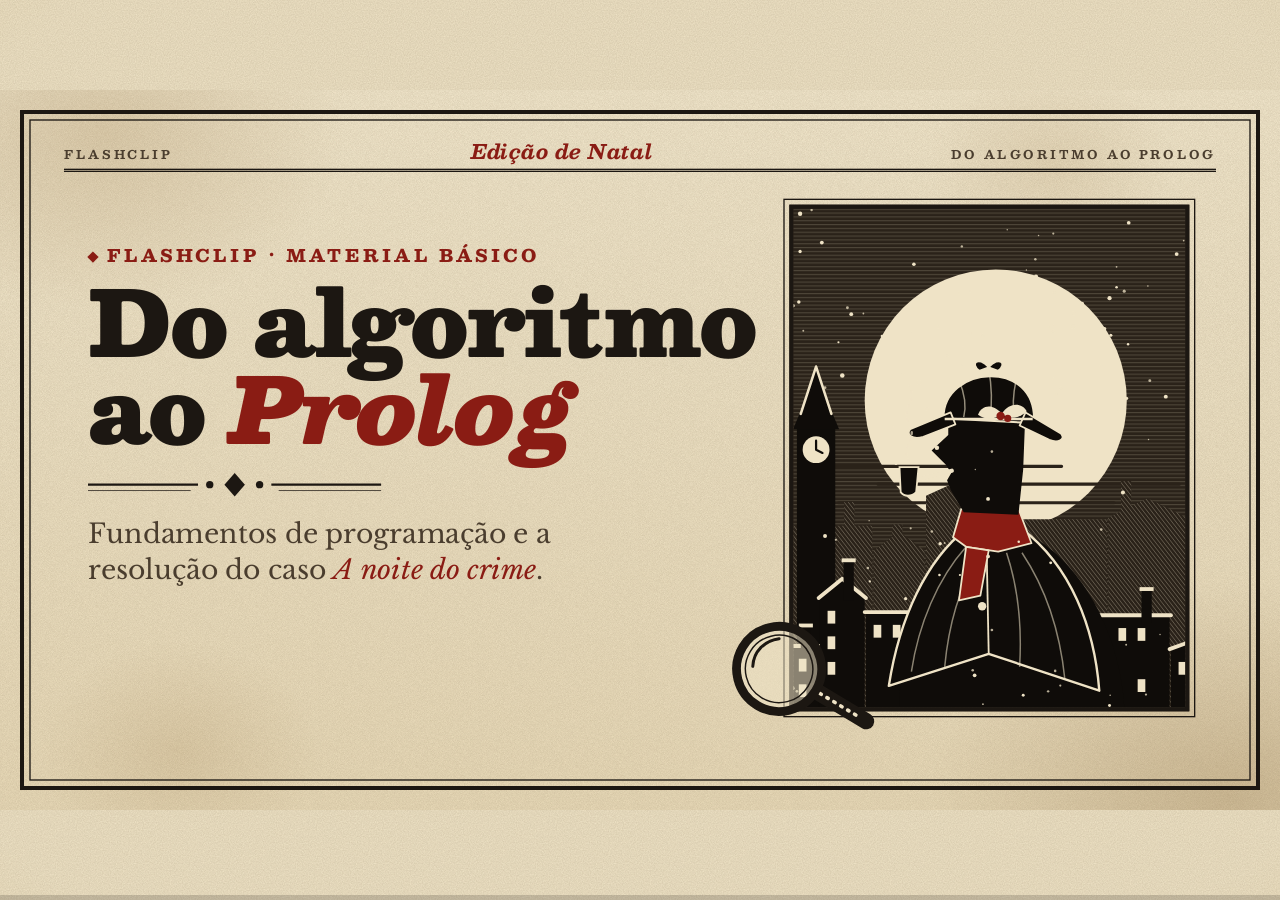
==== index.html @ 29c89e2c "Apresentação FlashClip: do algoritmo ao Prolog, no tema Sherlock Holmes no Natal" ====
<!doctype html>
<html lang="pt-BR">
<head>
<meta charset="utf-8">
<meta name="viewport" content="width=device-width, initial-scale=1">
<title>FlashClip: do algoritmo ao Prolog</title>
<meta name="description" content="Minicurso FlashClip: fundamentos de programação e Prolog, com o caso A noite do crime.">
<link rel="stylesheet" href="css/fontes.css">
<link rel="stylesheet" href="css/tema.css">
<link rel="stylesheet" href="css/slides.css">
<link rel="stylesheet" href="css/organizar.css">
</head>
<body>

<div id="mundo" class="mundo" data-lugar="rua" aria-hidden="true"></div>

<main id="palco" class="palco" aria-label="Apresentação"></main>

<nav id="barra" class="barra" aria-label="Controles da apresentação">
  <div class="barra__grupo">
    <button type="button" id="b-organizar" title="Organizar a ordem dos slides (O)">Organizar</button>
    <button type="button" id="b-controle" title="Passar os slides pelo celular (C)">Celular</button>
    <a id="b-quiz" href="quiz.html" title="Abrir o quiz (opcional)">Quiz</a>
    <button type="button" id="b-cheia" title="Tela cheia (F)">Tela cheia</button>
    <button type="button" id="b-ajuda" title="Atalhos (?)">Atalhos</button>
  </div>
  <div class="barra__grupo">
    <button type="button" id="b-voltar" aria-label="Voltar">&#9664;</button>
    <span id="contador" class="barra__conta" aria-live="polite">1 / 1</span>
    <button type="button" id="b-avancar" aria-label="Avançar">&#9654;</button>
  </div>
</nav>
<div id="progresso" class="progresso" aria-hidden="true"><i></i></div>

<section id="organizar" class="org" hidden aria-label="Organizar a ordem dos slides">
  <header class="org__topo">
    <div>
      <h2>Quadro do caso: organize os slides</h2>
      <p class="org__dica">Arraste uma miniatura, ou use as setas para escolher, <kbd>Espaço</kbd> para pegar e soltar e <kbd>Enter</kbd> para abrir. <kbd>Alt</kbd> + setas move direto. <kbd>Esc</kbd> fecha.</p>
    </div>
    <div class="org__botoes">
      <span id="org-estado" class="org__estado"></span>
      <button type="button" id="org-desfazer">Desfazer</button>
      <button type="button" id="org-original">Voltar à ordem original</button>
      <button type="button" id="org-fechar" class="org__fechar">Fechar</button>
    </div>
  </header>
  <div id="org-rolo" class="org__rolo">
    <ol id="org-lista" class="org__lista"></ol>
  </div>
  <p id="org-vivo" class="so-leitor" aria-live="assertive"></p>
</section>

<div id="ajuda" class="ajuda" hidden role="dialog" aria-modal="true" aria-labelledby="ajuda-t">
  <div class="ajuda__caixa">
    <h2 id="ajuda-t">Atalhos</h2>
    <dl>
      <dt><kbd>&rarr;</kbd> <kbd>Espaço</kbd> <kbd>Page Down</kbd></dt><dd>Avançar (primeiro as etapas do slide, depois o próximo slide)</dd>
      <dt><kbd>&larr;</kbd> <kbd>Page Up</kbd></dt><dd>Voltar</dd>
      <dt><kbd>Home</kbd> <kbd>End</kbd></dt><dd>Primeiro e último slide</dd>
      <dt><kbd>O</kbd></dt><dd>Organizar a ordem dos slides</dd>
      <dt><kbd>C</kbd></dt><dd>Passar os slides pelo celular (mostra um QR code)</dd>
      <dt><kbd>F</kbd></dt><dd>Tela cheia</dd>
      <dt><kbd>?</kbd></dt><dd>Abrir e fechar esta ajuda</dd>
    </dl>
    <p>A ordem que você escolher fica guardada neste navegador. O quiz é opcional: só abre pelo botão Quiz.</p>
    <button type="button" id="ajuda-fechar">Fechar</button>
  </div>
</div>

<div id="controle" class="ajuda" hidden role="dialog" aria-modal="true" aria-labelledby="controle-t">
  <div class="ajuda__caixa controle">
    <h2 id="controle-t">Passar os slides pelo celular</h2>
    <p>Aponte a câmera do celular para o código. A página que abrir tem os botões de avançar e voltar. Pode fechar este quadro: o celular continua ligado.</p>
    <div id="controle-qr" class="controle__qr" aria-label="QR code do controle"></div>
    <p id="controle-url" class="controle__url"></p>
    <p id="controle-estado" class="controle__estado" role="status">Ligando…</p>
    <div id="controle-aviso" class="controle__aviso" hidden>
      <p><b>O celular ainda não alcança esta página:</b> ela está aberta só neste computador. Publique a pasta e cole aqui o endereço público dela:</p>
      <form id="controle-form"><input id="controle-campo" type="url" inputmode="url" placeholder="https://…" aria-label="Endereço público da pasta da apresentação"><button type="submit">Usar</button></form>
    </div>
    <div class="controle__botoes">
      <button type="button" id="controle-desligar" class="secundario">Desligar o controle</button>
      <button type="button" id="controle-fechar">Fechar</button>
    </div>
  </div>
</div>

<script src="vendor/qrcode.js"></script>
<script src="js/arte.js"></script>
<script src="js/base.js"></script>
<script src="js/slides-1-fundamentos.js"></script>
<script src="js/slides-2-prolog.js"></script>
<script src="js/slides-3-caso-e-regras.js"></script>
<script src="js/slides-4-consultas-e-desfecho.js"></script>
<script src="js/deck.js"></script>
<script src="js/controle-apresentador.js"></script>
</body>
</html>
---- css/fontes.css ----
/* Fontes da apresentação — todas locais (../fontes/), licença SIL OFL 1.1.
   Procedência e licenças: fontes/PROCEDENCIA.txt e fontes/OFL-*.txt

   Título      Besley              variável, peso 400–900, romano e itálico
   Texto       Libre Baskerville   variável, peso 400–700, romano e itálico
   Código      IBM Plex Mono       500 e 700, itálico 500 (sem ligaduras no arquivo)
   Manuscrita  Charm               400 e 700 */

/* ---------- Título: Besley ---------- */
@font-face {
  font-family: "Besley";
  src: url("../fontes/besley-vf.woff2") format("woff2");
  font-weight: 400 900;
  font-style: normal;
  font-display: swap;
}
@font-face {
  font-family: "Besley";
  src: url("../fontes/besley-italico-vf.woff2") format("woff2");
  font-weight: 400 900;
  font-style: italic;
  font-display: swap;
}

/* ---------- Texto: Libre Baskerville ---------- */
@font-face {
  font-family: "Libre Baskerville";
  src: url("../fontes/libre-baskerville-vf.woff2") format("woff2");
  font-weight: 400 700;
  font-style: normal;
  font-display: swap;
}
@font-face {
  font-family: "Libre Baskerville";
  src: url("../fontes/libre-baskerville-italico-vf.woff2") format("woff2");
  font-weight: 400 700;
  font-style: italic;
  font-display: swap;
}

/* ---------- Código: IBM Plex Mono ----------
   O peso de base é o 500 (traço mais firme no projetor). Quem pedir
   font-weight 400 recebe o 500: é a regra de escolha de peso do navegador. */
@font-face {
  font-family: "IBM Plex Mono";
  src: url("../fontes/ibm-plex-mono-500.woff2") format("woff2");
  font-weight: 500;
  font-style: normal;
  font-display: swap;
}
@font-face {
  font-family: "IBM Plex Mono";
  src: url("../fontes/ibm-plex-mono-500-italico.woff2") format("woff2");
  font-weight: 500;
  font-style: italic;
  font-display: swap;
}
@font-face {
  font-family: "IBM Plex Mono";
  src: url("../fontes/ibm-plex-mono-700.woff2") format("woff2");
  font-weight: 700;
  font-style: normal;
  font-display: swap;
}

/* ---------- Manuscrita: Charm ---------- */
@font-face {
  font-family: "Charm";
  src: url("../fontes/charm-400.woff2") format("woff2");
  font-weight: 400;
  font-style: normal;
  font-display: swap;
}
@font-face {
  font-family: "Charm";
  src: url("../fontes/charm-700.woff2") format("woff2");
  font-weight: 700;
  font-style: normal;
  font-display: swap;
}

:root {
  --f-titulo: "Besley", "Superclarendon", "Clarendon", "Rockwell", Georgia, "Times New Roman", serif;
  --f-texto: "Libre Baskerville", "Baskerville", "Baskerville Old Face", Georgia, "Times New Roman", serif;
  --f-mono: "IBM Plex Mono", ui-monospace, "SF Mono", Menlo, Monaco, Consolas, "Courier New", monospace;
  --f-manuscrita: "Charm", "Bradley Hand", "Noteworthy", "Segoe Print", cursive;
}
---- css/tema.css ----
/* Tema: Sherlock Holmes no Natal, como impresso de época. Cada slide é uma página de revista
   vitoriana (Londres, década de 1890): papel envelhecido, tinta preta, um vermelho de lacre,
   fios duplos, tipografia de cartaz e gravuras a traço. Palco fixo de 1920x1080, escalado. */

:root {
  --papel: #efe3c6;
  --papel-claro: #f8f0db;
  --papel-2: #e6d7b2;
  --papel-3: #cdb98c;
  --tinta: #1c1712;
  --tinta-2: #4a3d2e;
  --tinta-3: #77654b;
  --lacre: #8a1c14;
  --lacre-2: #b03a2e;
  --lacre-escuro: #6d140e;
  --latao: #a67c2e;
  --latao-2: #e8cf8a;
  --latao-escuro: #6f5219;
  --azevinho: #2f4a34;
  --azevinho-2: #3f6246;
  --azul-tinta: #1c1712;
  --ardosia: #23261f;
  --madeira: #5a4226;
  --noite-800: var(--ardosia);
  --noite-900: #17120d;
  --noite-950: #100c08;
  --sai: cubic-bezier(.16, .84, .3, 1);
  --entra: cubic-bezier(.5, 0, .9, .4);
  --mola: cubic-bezier(.3, 1.45, .5, 1);
  --fio: 5px double var(--tinta);
  --grao: url("data:image/svg+xml,%3Csvg xmlns='http://www.w3.org/2000/svg' width='240' height='240'%3E%3Cfilter id='n'%3E%3CfeTurbulence type='fractalNoise' baseFrequency='.85' numOctaves='3' seed='11'/%3E%3CfeColorMatrix values='0 0 0 0 .2 0 0 0 0 .15 0 0 0 0 .08 0 0 0 .55 0'/%3E%3C/filter%3E%3Crect width='240' height='240' filter='url(%23n)' opacity='.42'/%3E%3C/svg%3E");
  --manchas: radial-gradient(520px 380px at 8% 6%, rgba(140, 104, 52, .2), transparent 70%), radial-gradient(640px 460px at 96% 98%, rgba(120, 86, 40, .24), transparent 70%), radial-gradient(260px 200px at 82% 10%, rgba(140, 104, 52, .12), transparent 70%), radial-gradient(300px 240px at 14% 92%, rgba(140, 104, 52, .14), transparent 70%);
}

*, *::before, *::after { box-sizing: border-box; }
html, body { height: 100%; margin: 0; overflow: hidden; background: var(--papel-2); }
body { font-family: var(--f-texto); color: var(--tinta); -webkit-font-smoothing: antialiased; text-rendering: optimizeLegibility; }
body.ocioso { cursor: none; }
button, a { font: inherit; }
.so-leitor { position: absolute; width: 1px; height: 1px; overflow: hidden; clip-path: inset(50%); white-space: nowrap; }
svg.i { display: block; width: 100%; height: 100%; overflow: visible; }

/* ---------- fundo: a mesma folha de papel, para a tela inteira ---------- */
.mundo { position: fixed; inset: 0; background: var(--grao), radial-gradient(120% 120% at 50% 50%, var(--papel) 55%, #dcc99c 100%); transition: filter .22s; }

/* ---------- palco e troca de slides ---------- */
.palco { position: fixed; left: 50%; top: 50%; width: 1920px; height: 1080px; margin: -540px 0 0 -960px; transform: scale(var(--escala, 1)); transform-origin: 50% 50%; z-index: 2; }
.slide { position: absolute; inset: 0; visibility: hidden; opacity: 0; pointer-events: none; color: var(--tinta);
  background: var(--manchas), var(--grao), linear-gradient(180deg, #f3e8cd, var(--papel) 40%, #eadbb9); }
.slide.ativa { visibility: visible; opacity: 1; pointer-events: auto; }
.slide.saindo { visibility: visible; animation: sai .28s var(--entra) both; }
.slide--folha.entrando { animation: vira-folha .6s var(--sai) both; transform-origin: 0 50%; }
.slide--cena.entrando { animation: lanterna 1s var(--sai) both; }
@keyframes sai { from { opacity: 1; } to { opacity: 0; } }
/* página que se assenta, como folha virada */
@keyframes vira-folha { from { opacity: 0; transform: perspective(2400px) rotateY(calc(var(--dir, 1) * -14deg)) translateX(calc(var(--dir, 1) * 40px)); } to { opacity: 1; transform: none; } }
/* abertura em círculo, como a lanterna mágica das projeções da época */
@keyframes lanterna { from { clip-path: circle(0% at 50% 54%); filter: sepia(1) brightness(1.15); } 60% { filter: sepia(.4); } to { clip-path: circle(82% at 50% 54%); filter: none; } }
.entrando [data-e] { animation: imprime .55s var(--sai) both; animation-delay: calc(.2s + var(--i, 0) * .07s); }
/* a tinta "pega" no papel: nitidez e peso chegam juntos */
@keyframes imprime { from { opacity: 0; transform: translateY(10px); filter: blur(4px); } to { opacity: 1; transform: none; filter: none; } }

[data-passo] { opacity: 0; transform: translateY(12px); transition: opacity .4s var(--sai), transform .5s var(--sai); }
[data-passo].visto { opacity: 1; transform: none; }

/* ---------- página (folha) ---------- */
.folha, .cena { position: absolute; inset: 30px; border: 6px solid var(--tinta); outline: 2px solid var(--tinta); outline-offset: -16px; }
.folha { padding: 44px 100px 0; display: flex; flex-direction: column; }
.cab { display: flex; justify-content: space-between; align-items: center; min-height: 62px; padding-bottom: 12px; border-bottom: var(--fio); }
.kicker { margin: 0; font: 800 23px/1.2 var(--f-titulo); letter-spacing: .2em; text-transform: uppercase; color: var(--lacre); }
.kicker::before { content: ""; display: inline-block; width: 12px; height: 12px; margin-right: 16px; background: currentColor; transform: rotate(45deg) translateY(-2px); }
.titulo { position: relative; margin: 22px 0 0; padding-bottom: 34px; font: 900 76px/1.04 var(--f-titulo); letter-spacing: -.012em; text-wrap: balance; }
.titulo::after { content: ""; position: absolute; left: 0; bottom: 0; width: 230px; height: 9px; border-top: 5px solid var(--tinta); border-bottom: 2px solid var(--tinta); }
.titulo--longo { font-size: 60px; }
.corpo { flex: 1; min-height: 0; display: flex; flex-direction: column; justify-content: center; gap: 26px; padding: 18px 0 18px; font-size: 36px; line-height: 1.4; }
.corpo p, .corpo ol, .corpo ul, .corpo figure, .corpo blockquote, .corpo dl { margin: 0; }
.corpo ol, .corpo ul { list-style: none; padding: 0; }
.corpo b, .corpo strong { font-weight: 700; }
.lead { font-size: 47px; line-height: 1.24; text-wrap: pretty; }
.lead b { color: var(--lacre); }
.lead--menor { font-size: 40px; }
.pe { height: 62px; flex: none; display: flex; justify-content: space-between; align-items: center; border-top: 2px solid var(--tinta); font: 700 17px/1 var(--f-titulo); letter-spacing: .2em; text-transform: uppercase; color: var(--tinta-2); }
.pe__enfeite { width: 62px; height: 44px; }
.pe__num { min-width: 84px; text-align: right; font: 800 24px/1 var(--f-titulo); letter-spacing: .04em; font-variant-numeric: tabular-nums; color: var(--tinta); }
.pe__num::before { content: "pág. "; font: italic 400 19px/1 var(--f-texto); letter-spacing: 0; text-transform: none; }
.pe__marca { min-width: 84px; }

/* selos do material: carimbos de borracha */
.selo { flex: none; display: inline-block; font: 800 20px/1 var(--f-titulo); letter-spacing: .18em; text-transform: uppercase; padding: 12px 18px 10px; border: 5px double currentColor; transform: rotate(-2.4deg); opacity: .92; }
.selo--aula { color: var(--azevinho); }
.selo--caso { color: var(--lacre); }

/* aviso em caixa, como os anúncios de jornal */
.nota { padding: 16px 26px 16px 22px; background: rgba(205, 185, 140, .35); border: 2px solid var(--tinta); border-left-width: 12px; font-size: 32px; line-height: 1.36; }
.nota__r { display: inline-block; font: 800 19px/1 var(--f-titulo); letter-spacing: .17em; text-transform: uppercase; color: var(--papel-claro); background: var(--tinta); padding: 8px 12px 6px; margin-right: .7em; vertical-align: .16em; }

/* grades e caixas */
.grade { display: grid; gap: 26px; }
.g1 { grid-template-columns: 1fr; } .g2 { grid-template-columns: 1fr 1fr; } .g3 { grid-template-columns: repeat(3, 1fr); }
.g4 { grid-template-columns: repeat(4, 1fr); } .g5 { grid-template-columns: repeat(5, 1fr); }
.estreita { max-width: 1050px; }
.cartao { position: relative; padding: 22px 28px 24px; background: rgba(250, 243, 224, .55); border: var(--fio); font-size: 31px; line-height: 1.36; }
.cartao--forte { border-color: var(--lacre); }
.cartao h3 { margin: 0 0 8px; font: 800 40px/1.1 var(--f-titulo); }
.cartao h3 em, .lead em { font-style: italic; color: var(--lacre); }
.sub { margin: 0 0 8px !important; font: 800 19px/1.25 var(--f-titulo); letter-spacing: .18em; text-transform: uppercase; color: var(--lacre); }
.rotulo { font: 800 20px/1.2 var(--f-titulo); letter-spacing: .18em; text-transform: uppercase; color: var(--tinta-2); }
.num { display: grid; place-items: center; flex: none; width: 56px; height: 56px; border-radius: 50%; background: var(--tinta); color: var(--papel-claro); font: 800 30px/1 var(--f-titulo); box-shadow: 0 0 0 3px var(--papel), 0 0 0 5px var(--tinta); }
.cartao > .num { margin: 4px 0 16px 4px; }
.lado { display: grid; grid-template-columns: 1fr 1fr; gap: 54px; align-items: center; }
.lado.topo { align-items: start; }
.lado--38 { grid-template-columns: 36fr 64fr; } .lado--40 { grid-template-columns: 40fr 60fr; } .lado--45 { grid-template-columns: 44fr 56fr; }
.lado--50 { grid-template-columns: 1fr 1fr; } .lado--55 { grid-template-columns: 55fr 45fr; } .lado--60 { grid-template-columns: 62fr 38fr; }
.lado--62 { grid-template-columns: 62fr 38fr; } .lado--70 { grid-template-columns: 72fr 28fr; }
.pilha { display: flex; flex-direction: column; gap: 22px; min-width: 0; }
blockquote, .citacao { font-style: italic; color: var(--tinta-2); padding-left: 22px; border-left: 4px double var(--tinta-3); }
.citacao { font-size: 44px; line-height: 1.25; color: var(--tinta); border-left: 8px double var(--lacre); padding-left: 28px; }
.floreio { display: block; width: 440px; height: 44px; color: var(--tinta); }

/* código: tira datilografada sobre papel pautado; consultas: lousa de ardósia com moldura */
.pl { font: 500 .92em/1 var(--f-mono); background: rgba(28, 23, 18, .09); padding: .1em .32em .12em; white-space: nowrap; font-style: normal; }
.pl.simbolo { font-weight: 700; color: var(--lacre); background: rgba(138, 28, 20, .1); }
.t-pred { color: var(--tinta); font-weight: 700; }
.t-var { color: var(--lacre); font-weight: 700; }
.t-op { color: var(--azevinho); font-weight: 700; }
.t-c { color: var(--tinta-3); font-style: italic; }
.t-str { color: var(--azevinho); }
.codigo { position: relative; min-width: 0; background: var(--papel-claro); border: 3px solid var(--tinta); box-shadow: 6px 6px 0 rgba(28, 23, 18, .22); overflow: hidden; }
.codigo pre { margin: 0; padding: 20px 34px; font: 500 38px/1.5 var(--f-mono); white-space: pre; background: repeating-linear-gradient(transparent 0 calc(1.5em - 1px), rgba(119, 101, 75, .32) calc(1.5em - 1px) 1.5em) 0 20px; }
.codigo .ln { display: block; }
.codigo__rotulo { padding: 11px 34px 9px; font: 800 17px/1 var(--f-titulo); letter-spacing: .2em; text-transform: uppercase; background: var(--tinta); color: var(--papel-claro); }
.codigo--grande pre { font-size: 58px; padding: 28px 44px; text-align: center; }
.codigo--medio pre { font-size: 36px; }
.codigo--denso pre { font-size: 30px; padding: 16px 28px; background-position: 0 16px; }
.codigo--caderno pre { padding-left: 62px; }
.codigo--caderno::before { content: ""; position: absolute; left: 42px; top: 0; bottom: 0; width: 2px; background: rgba(138, 28, 20, .55); }
.ln--nova { background: rgba(138, 28, 20, .14); box-shadow: -62px 0 0 rgba(138, 28, 20, .14), 40px 0 0 rgba(138, 28, 20, .14); }
.codigo--terminal { background: var(--ardosia) var(--grao); border: 10px solid var(--madeira); outline: 2px solid var(--tinta); outline-offset: -2px; color: #f1ead6; box-shadow: 6px 6px 0 rgba(28, 23, 18, .22); }
.codigo--terminal pre { background: none; }
.codigo--terminal .t-pred { color: #f1ead6; }
.codigo--terminal .t-var { color: var(--latao-2); }
.codigo--terminal .t-op { color: #b9d8b4; }
.codigo--terminal .codigo__rotulo { background: var(--madeira); color: var(--papel-claro); padding-top: 6px; }
.codigo--resposta { border-color: var(--lacre-escuro); }

/* listas numeradas */
.passos-v { display: flex; flex-direction: column; gap: 22px; }
.passos-v li { display: flex; gap: 24px; align-items: flex-start; padding-left: 5px; }
.passos-v li p { padding-top: 5px; }
.passos-v--compacto { font-size: 31px; gap: 18px; }
.passos-v--compacto .num { width: 48px; height: 48px; font-size: 26px; }

/* ---------- páginas de abertura (cenas): folha de rosto com gravura ---------- */
.cena__topo { position: absolute; left: 60px; right: 60px; top: 40px; margin: 0; display: flex; justify-content: space-between; align-items: baseline; padding-bottom: 12px; border-bottom: var(--fio); font: 700 18px/1 var(--f-titulo); letter-spacing: .24em; text-transform: uppercase; color: var(--tinta-2); }
.cena__topo b { font: italic 700 30px/1 var(--f-titulo); letter-spacing: .02em; text-transform: none; color: var(--lacre); }
.cena .kicker { font-size: 26px; }
.cena h1 { margin: 16px 0 0; font: 900 124px/.98 var(--f-titulo); letter-spacing: -.02em; text-wrap: balance; }
.cena h1 em { font-style: italic; color: var(--lacre); }
.cena .sub { margin: 26px 0 0 !important; font: 400 40px/1.32 var(--f-texto); letter-spacing: 0; text-transform: none; color: var(--tinta-2); max-width: 1000px; }
.cena .sub em { color: var(--lacre); }
.cena .floreio { margin-top: 30px; }
.gravura { margin: 0; overflow: hidden; background: #2a2219; border: 6px solid var(--tinta); outline: 2px solid var(--tinta); outline-offset: 7px; }
.gravura svg { display: block; width: 100%; height: 100%; }
.neve { animation: cai linear infinite; }
.neve--a { animation-duration: 12s; }
.neve--b { animation-duration: 19s; }
@keyframes cai { to { transform: translateY(var(--h)); } }

/* ---------- barra de controles ---------- */
.barra { position: fixed; left: 50%; bottom: 14px; z-index: 6; transform: translateX(-50%); display: flex; gap: 18px; padding: 6px 8px; background: var(--tinta); border: 2px solid var(--latao); box-shadow: 0 6px 20px rgba(0, 0, 0, .35); transition: opacity .3s, transform .3s var(--sai); }
.barra__grupo { display: flex; align-items: center; gap: 4px; }
.barra button, .barra a { appearance: none; border: 0; background: transparent; color: var(--papel); font: 700 13px/1 var(--f-titulo); letter-spacing: .1em; text-transform: uppercase; padding: 10px 13px; cursor: pointer; text-decoration: none; white-space: nowrap; }
.barra button:hover, .barra a:hover { background: var(--papel); color: var(--tinta); }
.barra button:disabled { opacity: .3; cursor: default; background: transparent; color: var(--papel); }
.barra__conta { min-width: 74px; text-align: center; color: var(--latao-2); font: 700 15px/1 var(--f-titulo); font-variant-numeric: tabular-nums; }
:focus-visible { outline: 3px solid var(--lacre-2); outline-offset: 2px; }
body.ocioso .barra { opacity: 0; transform: translateX(-50%) translateY(10px); }
body.ocioso .barra:focus-within { opacity: 1; transform: translateX(-50%); }
.progresso { position: fixed; left: 0; right: 0; bottom: 0; height: 5px; z-index: 5; background: rgba(28, 23, 18, .18); }
.progresso i { display: block; height: 100%; background: var(--lacre); transform-origin: 0 50%; transform: scaleX(var(--p, 0)); transition: transform .35s var(--sai); }

/* ---------- ajuda e avisos ---------- */
.ajuda { position: fixed; inset: 0; z-index: 30; display: grid; place-items: center; background: rgba(16, 12, 8, .78); }
.ajuda[hidden] { display: none; }
.ajuda__caixa { width: min(700px, 92vw); max-height: 92vh; overflow: auto; padding: 30px 36px; background: var(--papel) var(--grao); border: 6px double var(--tinta); box-shadow: 0 30px 80px rgba(0, 0, 0, .6); font-size: 17px; line-height: 1.45; }
.ajuda__caixa h2 { margin: 0 0 14px; font: 900 30px/1 var(--f-titulo); }
.ajuda__caixa dl { display: grid; grid-template-columns: auto 1fr; gap: 10px 18px; margin: 0 0 16px; }
.ajuda__caixa dd { margin: 0; }
kbd { font: 600 .85em/1 var(--f-mono); padding: 3px 7px; border: 1px solid rgba(28, 23, 18, .5); border-bottom-width: 3px; background: var(--papel-claro); color: var(--tinta); white-space: nowrap; }
.ajuda__caixa button { appearance: none; border: 0; background: var(--tinta); color: var(--papel-claro); font: 800 15px/1 var(--f-titulo); letter-spacing: .1em; text-transform: uppercase; padding: 13px 20px; cursor: pointer; }
.ajuda__caixa button:hover { background: var(--lacre); }

.controle { text-align: center; }
.controle p { margin: 0 0 12px; }
.controle__qr { width: min(300px, 44vh); margin: 6px auto 12px; padding: 10px; background: #fff; border: 3px solid var(--tinta); }
.controle__qr svg { display: block; width: 100%; height: auto; }
.controle__url { font: 500 14px/1.4 var(--f-mono); word-break: break-all; }
.controle__estado { font-style: italic; color: var(--tinta-2); }
.controle__aviso { margin: 4px 0 14px; padding: 12px 14px; text-align: left; font-size: 14px; border: 2px solid var(--lacre); background: rgba(138, 28, 20, .08); }
.controle__aviso form { display: flex; gap: 8px; }
.controle__aviso input { flex: 1; min-width: 0; padding: 9px 10px; border: 2px solid var(--tinta); background: var(--papel-claro); font: 500 14px/1 var(--f-mono); color: var(--tinta); }
.controle__botoes { display: flex; gap: 10px; justify-content: center; }
.ajuda__caixa button.secundario { background: transparent; color: var(--tinta); box-shadow: inset 0 0 0 2px var(--tinta); }
.ajuda__caixa button.secundario:hover { background: var(--tinta); color: var(--papel-claro); }
.barra button.ligado { color: var(--latao-2); }
.barra button.ligado::after { content: " \25CF"; color: #8fd0a3; }

/* ---------- movimento reduzido: estados legíveis, sem deslocamento ---------- */
@media (prefers-reduced-motion: reduce) {
  *, *::before, *::after { animation: none !important; transition-duration: .01ms !important; }
  [data-passo] { transform: none; }
}
---- css/slides.css ----
/* Estilos próprios de cada slide e das animações que explicam o conceito.
   As etapas são classes no slide (.e1, .e2...): avançar aplica, voltar desfaz. */

/* ---------- roteiro e listas de cartões ---------- */
.pastas .cartao { padding-top: 34px; min-height: 330px; border-top: 12px solid var(--lacre); }
.pastas h3 { font-size: 52px; }

/* ---------- algoritmo: pegadas ---------- */
.trilha { display: flex; gap: 70px; height: 96px; padding-left: 24px; }
.trilha__p { width: 30px; height: 55px; transform: rotate(80deg); color: var(--tinta-2); opacity: .5; }
.trilha__p:nth-child(even) { margin-top: 40px; transform: rotate(100deg); }
.trilha__p svg { fill: currentColor; }
.entrando .trilha__p { animation: pisa .3s var(--sai) both; animation-delay: calc(.75s + var(--n) * .13s); }
@keyframes pisa { from { opacity: 0; scale: 1.3; } to { opacity: .5; scale: 1; } }

/* ---------- receita: trocar a ordem dá errado ---------- */
.receita { display: flex; flex-direction: column; gap: 18px; }
.passos-h .cartao { min-height: 200px; font: 700 37px/1.18 var(--f-titulo); transition: transform .75s var(--mola), border-color .3s; }
.passos-h .cartao + .cartao::before { content: ""; position: absolute; left: -23px; top: 50%; margin-top: -11px; border: 11px solid transparent; border-left: 15px solid var(--tinta-3); border-right: 0; }
.e1 .passos-h .cartao:nth-child(2) { transform: translateX(calc(100% + 28px)) rotate(-1.4deg); border-color: var(--lacre); }
.e1 .passos-h .cartao:nth-child(3) { transform: translateX(calc(-100% - 28px)) rotate(1.4deg); border-color: var(--lacre); }
.receita__veredito { position: relative; height: 46px; font: 800 32px/1.3 var(--f-titulo); }
.receita__veredito span { position: absolute; left: 0; top: 0; transition: opacity .35s, transform .45s var(--sai); }
.receita__ok { color: var(--azevinho); }
.receita__erro { color: var(--lacre); opacity: 0; transform: translateY(10px); }
.e1 .receita__ok { opacity: 0; }
.e1 .receita__erro { opacity: 1; transform: none; }

/* ---------- desafios ---------- */
.desafio .kicker { background: var(--lacre); color: #fff6e6; padding: 11px 20px 9px; border-radius: 0; }
.desafio .kicker::before { display: none; }
.respostas { display: flex; flex-direction: column; gap: 14px; font-size: 40px; }
.respostas li { padding: 14px 28px; background: rgba(250, 243, 224, .55); border: 2px dashed rgba(28, 23, 18, .32); border-radius: 0; }
.respostas b { font-family: var(--f-titulo); color: var(--lacre-escuro); margin-right: .2em; }

/* ---------- linguagem: a ponte ---------- */
.ponte { display: flex; align-items: flex-end; justify-content: center; gap: 26px; height: 112px; color: var(--tinta-2); font: 800 21px/1 var(--f-titulo); letter-spacing: .15em; text-transform: uppercase; }
.ponte .i { flex: none; width: 460px; height: 112px; }
.ponte span { padding-bottom: 8px; }
.palavra { display: flex; align-items: center; gap: 24px; }
.palavra code { flex: none; font: 700 46px/1 var(--f-mono); color: var(--azul-tinta); background: rgba(28, 23, 18, .11); padding: 10px 20px; border-radius: 0; }

/* ---------- compilador: de palavras para zeros e uns ---------- */
.tradutor { display: grid; grid-template-columns: 1fr 64px .78fr 64px 1fr; align-items: stretch; gap: 14px; }
.tradutor .cartao { display: flex; flex-direction: column; min-height: 262px; }
.tradutor h3 { font-size: 35px; }
.tradutor__src, .tradutor__bin { margin: auto 0 0; font: 500 30px/1.4 var(--f-mono); }
.tradutor__src { color: var(--azul-tinta); font-weight: 700; }
.tradutor__bin { white-space: normal; font-size: 25px; }
.tradutor__bin span { display: inline-block; opacity: 0; transform: translateX(-16px); transition: opacity .25s, transform .3s var(--sai); }
.e1 .tradutor__bin span { opacity: 1; transform: none; transition-delay: calc(var(--n) * 70ms + 350ms); }
.tradutor__meio { align-items: center; justify-content: center; text-align: center; background: var(--noite-800); color: var(--papel); border-color: #000; }
.tradutor__meio .i { width: 96px; height: 96px; margin-bottom: 10px; transition: transform .9s var(--sai); }
.e1 .tradutor__meio .i { transform: rotate(-24deg) scale(1.14); }
.tradutor__meio .sub { color: var(--latao-2); }
.tradutor__seta { position: relative; display: block; align-self: center; width: 100%; height: 6px; background: var(--tinta-2); border-radius: 0; }
.tradutor__seta::after { content: ""; position: absolute; right: -6px; top: -10px; border: 13px solid transparent; border-left: 17px solid var(--tinta-2); border-right: 0; }

/* ---------- livros ---------- */
.livros { display: flex; align-items: center; justify-content: center; gap: 22px; }
.livros__um { width: 150px; text-align: center; font: 800 20px/1 var(--f-titulo); letter-spacing: .12em; text-transform: uppercase; }
.livros__um .i { width: 150px; height: 180px; margin-bottom: 8px; }
.livros__en { color: var(--azul-tinta); }
.livros__pt { color: var(--azevinho); }
.livros .tradutor__seta { width: 70px; flex: none; }

/* ---------- variável: a caixa ---------- */
.caixa { position: relative; width: 440px; height: 340px; margin: 0 auto; }
.caixa .i { position: absolute; left: 0; bottom: 0; width: 440px; height: 330px; }
.caixa__etiqueta { position: absolute; left: 50%; bottom: 80px; z-index: 1; transform: translateX(-50%) rotate(-2deg); padding: 8px 20px 6px; background: #fffaf0; border: 2px solid var(--tinta-2); box-shadow: 2px 3px 0 rgba(0, 0, 0, .22); font: 700 34px/1.1 var(--f-manuscrita); white-space: nowrap; }
.caixa__valor { position: absolute; left: 50%; top: 22px; transform: translateX(-50%); padding: 6px 24px 4px; background: #e6f1dc; border: 3px solid var(--azevinho); border-radius: 0; color: var(--azevinho); font: 800 46px/1.2 var(--f-titulo); white-space: nowrap; transition: opacity .4s, transform .65s var(--mola); }
.caixa__valor--b { opacity: 0; transform: translate(-50%, -76px); }
.e1 .caixa__valor--a { opacity: 0; transform: translate(-50%, -76px); }
.e1 .caixa__valor--b { opacity: 1; transform: translate(-50%, 0); }
.caixa-cena { display: grid; grid-template-columns: 1fr 440px 1fr; align-items: center; gap: 40px; }
.dia { justify-self: center; text-align: center; padding: 18px 38px 14px; background: rgba(250, 243, 224, .55); border: 2px solid rgba(28, 23, 18, .25); border-radius: 0; }
.dia b { display: block; font: 800 56px/1.1 var(--f-titulo); }

/* ---------- tipos de dados ---------- */
.gaveta { text-align: center; padding-bottom: 34px; }
.gaveta::after { content: ""; position: absolute; left: 50%; bottom: 14px; width: 70px; height: 10px; margin-left: -35px; border-radius: 0; background: var(--latao-escuro); }
.gaveta h3 { font-size: 34px; }
.gaveta code { font: 700 30px/1 var(--f-mono); color: var(--azul-tinta); }
.amostras { display: flex; flex-wrap: wrap; gap: 22px; }
.amostras code { font: 700 50px/1 var(--f-mono); padding: 18px 28px 16px; border-radius: 0; background: var(--noite-800); color: var(--latao-2); box-shadow: 4px 5px 0 rgba(0, 0, 0, .22); }
.amostras--atomo code, .amostras--var code { font-size: 38px; padding: 12px 20px 10px; box-shadow: none; }
.amostras--atomo code { background: rgba(28, 23, 18, .12); color: var(--azul-tinta); }
.amostras--var code { background: rgba(138, 28, 20, .12); color: var(--lacre); }
.cartao .amostras { margin: 6px 0 14px; }
.amostras--logico code { transition: opacity .3s, transform .45s var(--mola); }
.slide[data-etapa="0"] .am-true, .e1 .am-false { opacity: .35; }
.e1 .am-true, .slide[data-etapa="0"] .am-false { transform: scale(1.06); }
.poste { position: relative; width: 216px; height: 560px; margin: 0 auto; }
.poste .i { position: absolute; inset: 0; }
.poste__brilho { position: absolute; left: 50%; top: 156px; width: 460px; height: 460px; margin: -230px 0 0 -230px; border-radius: 50%; background: radial-gradient(rgba(240, 198, 104, .6), transparent 66%); opacity: 0; transition: opacity .5s; }
.poste__chama { position: absolute; left: 50%; top: 128px; width: 36px; height: 56px; margin-left: -18px; border-radius: 50% 50% 50% 50% / 62% 62% 38% 38%; background: radial-gradient(circle at 50% 66%, #fff8d0, var(--latao-2) 55%, #e0791f); opacity: 0; transform: scale(.5); transform-origin: 50% 100%; transition: opacity .3s, transform .45s var(--mola); }
.e1 .poste__brilho { opacity: 1; }
.e1 .poste__chama { opacity: 1; transform: none; }
.poste__chave { position: absolute; left: 50%; top: 380px; width: 46px; height: 76px; margin-left: -23px; background: var(--papel-2); border: 3px solid var(--tinta); border-radius: 0; }
.poste__chave i { position: absolute; left: 50%; top: 50%; width: 14px; height: 30px; margin: -15px 0 0 -7px; background: var(--tinta); border-radius: 0; transform: translateY(10px); transition: transform .3s var(--mola), background .3s; }
.e1 .poste__chave i { transform: translateY(-10px); background: var(--azevinho); }

/* ---------- revisão ---------- */
.revisao { display: flex; flex-direction: column; gap: 6px; }
.revisao li { display: grid; grid-template-columns: 58px 380px 1fr; gap: 28px; align-items: center; padding: 14px 8px; border-bottom: 2px dotted rgba(28, 23, 18, .28); }
.revisao h3 { margin: 0; font: 800 40px/1.1 var(--f-titulo); }

/* ---------- Prolog: introdução ---------- */
.versus .cartao { padding: 30px 36px; }
.versus h3 { font-size: 46px; }
.versus blockquote { margin-top: 18px; }
.telegramas .cartao { padding: 22px 22px 24px; font-size: 26px; }
.telegramas h3 { font-size: 31px; }
.pilares .cartao { min-height: 350px; }
.pilares h3 { font-size: 52px; }
.moldura { border: 10px solid var(--tinta); border-radius: 0; overflow: hidden; box-shadow: 8px 10px 0 rgba(28, 23, 18, .18); background: var(--tinta); }
.moldura img { display: block; width: 100%; height: auto; }
.ambiente__qr { display: flex; align-items: center; gap: 22px; }
.qr { flex: none; width: 160px; height: 160px; padding: 6px; background: #fff; border-radius: 0; border: 2px solid var(--tinta); }
.qr svg { display: block; width: 100%; height: 100%; }
.ambiente__url { font: 700 23px/1.35 var(--f-mono); color: var(--azul-tinta); }

.parte-f { border-radius: 0; transition: background .3s, box-shadow .3s; }
.e1 .pf1 { background: rgba(28, 23, 18, .17); box-shadow: 0 6px 0 var(--azul-tinta); }
.e2 .pf2 { background: rgba(47, 74, 52, .17); box-shadow: 0 6px 0 var(--azevinho); }
.e3 .pf3 { background: rgba(138, 28, 20, .22); box-shadow: 0 6px 0 var(--lacre); }
.an1 { border-top: 9px solid var(--azul-tinta); }
.an2 { border-top: 9px solid var(--azevinho); }
.an3 { border-top: 9px solid var(--lacre); }

.ff { display: flex; flex-direction: column; gap: 16px; }
.ff li { display: grid; grid-template-columns: 1fr 86px 1fr; align-items: center; gap: 24px; padding: 16px 30px; background: rgba(250, 243, 224, .55); border: 2px solid rgba(28, 23, 18, .2); border-radius: 0; }
.ff__frase { font-size: 40px; }
.ff__fato .pl { font-size: 40px; background: none; padding: 0; }
.ff__seta { position: relative; height: 5px; background: var(--tinta-3); border-radius: 0; }
.ff__seta::after { content: ""; position: absolute; right: -6px; top: -9px; border: 12px solid transparent; border-left: 15px solid var(--tinta-3); border-right: 0; }
.tipos-selo .cartao { display: flex; flex-direction: column; align-items: flex-start; gap: 24px; padding: 34px; font-size: 34px; }
.tipos-selo .selo { font-size: 27px; }

/* ---------- a noite do crime ---------- */
.crime__texto { position: absolute; left: 130px; top: 200px; width: 1010px; z-index: 3; }
.crime__mesa { position: absolute; right: 250px; top: 400px; width: 470px; height: 470px; filter: drop-shadow(0 30px 40px rgba(0, 0, 0, .5)); }
.crime__prato { position: absolute; inset: 0; }
.crime__pizza { position: absolute; left: 101px; top: 87px; width: 268px !important; height: 268px !important; transition: opacity .01s .25s; }
.e1 .crime__pizza { opacity: 0; }
.crime__sumiu { position: absolute; inset: 0 0 20px; display: grid; place-items: center; font: 900 230px/1 var(--f-titulo); color: var(--lacre); opacity: 0; transform: scale(.85); transition: opacity .4s .35s, transform .65s var(--mola) .35s; }
.e2 .crime__sumiu { opacity: 1; transform: none; }
.crime__breu { position: absolute; inset: -300px; z-index: 2; background: #020406; opacity: 0; pointer-events: none; transition: opacity .22s; }
.slide[data-etapa="1"] .crime__breu { opacity: .95; }
body[data-slide="noite"][data-etapa="1"] .cordao { opacity: .05; }
body[data-slide="noite"][data-etapa="1"] .mundo { filter: brightness(.12); }
.mundo { transition: filter .22s; }

.retrato { width: 200px; height: 240px; flex: none; }
.suspeito { display: flex; flex-direction: column; align-items: center; text-align: center; padding: 30px 30px 26px; }
.suspeito h3 { margin: 16px 0 6px; font-size: 58px; }
.ficha { display: grid; grid-template-columns: 180px 1fr; gap: 4px 28px; align-items: center; padding: 30px; }
.ficha .retrato { width: 180px; height: 216px; grid-row: 1 / 3; }
.ficha h3 { align-self: end; font-size: 56px; margin: 0; }
.ficha dl { align-self: start; display: grid; grid-template-columns: 1fr; gap: 0; }
.ficha dt { font: 800 17px/1.3 var(--f-titulo); letter-spacing: .15em; text-transform: uppercase; color: var(--lacre); margin-top: 8px; }
.ficha dd { margin: 0; font: 700 38px/1.15 var(--f-mono); }

.entrando .codigo--escreve .ln { animation: escreve .35s var(--sai) both; }
.entrando .codigo--escreve .ln:nth-child(1) { animation-delay: .5s; } .entrando .codigo--escreve .ln:nth-child(3) { animation-delay: .7s; }
.entrando .codigo--escreve .ln:nth-child(4) { animation-delay: .85s; } .entrando .codigo--escreve .ln:nth-child(5) { animation-delay: 1s; }
.entrando .codigo--escreve .ln:nth-child(7) { animation-delay: 1.2s; } .entrando .codigo--escreve .ln:nth-child(8) { animation-delay: 1.35s; }
.entrando .codigo--escreve .ln:nth-child(9) { animation-delay: 1.5s; }
@keyframes escreve { from { opacity: 0; clip-path: inset(0 100% 0 0); } to { opacity: 1; clip-path: inset(0); } }

.codigo--numerado pre { text-align: left; font-size: 52px; padding-left: 60px; }
.codigo--numerado i { display: inline-block; width: 1.7em; font-style: normal; color: var(--tinta-3); }
.erros { display: flex; flex-direction: column; gap: 14px; }
.erros li { display: grid; grid-template-columns: 58px 500px 1fr; gap: 24px; align-items: center; padding: 14px 22px; background: rgba(250, 243, 224, .55); border: 2px solid rgba(28, 23, 18, .2); border-radius: 0; font-size: 28px; line-height: 1.32; }
.erro__cod { font-size: 31px; font-weight: 700; background: none; padding: 0; white-space: pre; }
.erros mark { background: rgba(138, 28, 20, .22); box-shadow: 0 0 0 3px var(--lacre); border-radius: 0; color: inherit; }

/* ---------- regras ---------- */
.pensa .codigo pre { font-size: 33px; padding: 14px 28px; background-position: 0 14px; }
.troca { display: inline-grid; vertical-align: bottom; }
.troca > * { grid-area: 1 / 1; text-align: center; transition: opacity .3s, transform .5s var(--mola); }
.troca__para { opacity: 0; transform: translateY(-.7em); color: var(--azevinho); font-weight: 700; background: rgba(47, 74, 52, .15); border-radius: 0; }
.e1 .troca__de { opacity: 0; transform: translateY(.7em); }
.e1 .troca__para { opacity: 1; transform: none; }
.pensa__fato { transition: background .3s; }
.e2 .pensa__fato { background: rgba(217, 164, 65, .38); box-shadow: -28px 0 0 rgba(217, 164, 65, .38), 28px 0 0 rgba(217, 164, 65, .38); }
.pensa__visto { display: inline-block; margin-left: .6em; color: var(--azevinho); opacity: 0; transform: scale(.6); transition: opacity .3s .2s, transform .4s var(--mola) .2s; }
.e2 .pensa__visto { opacity: 1; transform: none; }
.pensa__outro { opacity: .45; }

.simbolos .cartao { display: flex; flex-direction: column; align-items: center; gap: 12px; padding: 30px 20px; text-align: center; }
.simbolos code { font: 700 112px/1 var(--f-mono); color: var(--azevinho); }
.simbolos b { font: 800 32px/1.1 var(--f-titulo); letter-spacing: .08em; text-transform: uppercase; }
.legenda .cartao { display: flex; align-items: center; gap: 20px; padding: 18px 26px; font-size: 32px; }
.legenda .pl { font-size: 36px; font-weight: 700; }
.leia { font-style: italic; color: var(--tinta-2); }

.fios pre { padding-top: 84px; text-align: center; font-size: 40px; background: none; }
.fios .ln { position: relative; display: inline-block; }
.fio { position: absolute; top: -50px; height: 48px; border: 5px solid var(--lacre); border-bottom: 0; border-radius: 50% 50% 0 0 / 100% 100% 0 0; clip-path: inset(-6px 100% 0 -6px); transition: clip-path .75s var(--sai); }
.fio--1 { left: 8.5ch; width: 12ch; }
.fio--2 { left: 20.5ch; width: 18ch; }
.e1 .fio { clip-path: inset(-6px -6px 0 -6px); }
.e1 .fio--2 { transition-delay: .5s; }
.pino { border-radius: 0; transition: background .3s, box-shadow .3s; }
.e1 .pino { background: rgba(138, 28, 20, .2); box-shadow: 0 0 0 6px rgba(138, 28, 20, .2); }

/* ---------- consultas ---------- */
.grande-simbolo { position: relative; display: grid; place-items: center; height: 340px; }
.grande-simbolo code { font: 700 200px/1 var(--f-mono); color: var(--azevinho); }
.grande-simbolo .i { position: absolute; right: -6px; bottom: 6px; width: 150px; height: 150px; }
.qa { display: flex; flex-direction: column; gap: 10px; padding: 24px 28px; }
.qa__fala { font-style: italic; font-size: 34px; }
.qa .codigo pre { font-size: 32px; padding: 14px 24px; }
.qa__resp { margin-top: 8px; padding-top: 14px; border-top: 2px dotted rgba(28, 23, 18, .32); }
.qa__r .pl { font-size: 38px; font-weight: 700; color: var(--azevinho); background: rgba(47, 74, 52, .13); }
.qa__r span { font-size: 28px; margin-left: 10px; }
.espera { display: inline-block; width: .55em; height: 1em; margin-left: .3em; vertical-align: -.14em; background: var(--latao-2); animation: cursor 1s steps(1) infinite; }
@keyframes cursor { 50% { opacity: 0; } }
.e3 .espera { display: none; }
.lacuna { color: var(--latao-2); }
.chips { display: flex; gap: 26px; }
.chip { display: flex; align-items: center; gap: 16px; padding: 12px 26px 12px 14px; background: rgba(250, 243, 224, .55); border: 2px solid rgba(28, 23, 18, .22); border-radius: 0; }
.chip .retrato { width: 84px; height: 100px; }
.chip .pl { font-size: 34px; font-weight: 700; background: none; padding: 0; }
.grupo { text-align: center; padding: 30px; }
.grupo__rostos { display: flex; justify-content: center; gap: 26px; margin: 12px 0 14px; }
.grupo .retrato { width: 170px; height: 204px; }
.grupo h3 { font-size: 56px; margin: 0; }

/* ---------- a dedução, suspeito por suspeito ---------- */
.deducao .cartao { display: grid; grid-template-columns: 112px 1fr; gap: 20px; align-items: center; padding: 16px 22px; font-size: 24px; }
.deduz .retrato { width: 112px; height: 134px; }
.deduz__quem .pl { font-size: 31px; font-weight: 700; background: none; padding: 0; }
.deduz ul { display: flex; flex-direction: column; gap: 7px; margin: 8px 0 !important; }
.teste { display: flex; align-items: center; gap: 12px; min-height: 34px; opacity: 0; transition: opacity .3s; }
.teste .pl { font-size: 23px; background: none; padding: 0; }
.teste b { flex: none; display: grid; place-items: center; width: 34px; height: 34px; border-radius: 50%; color: #fff; font: 800 20px/1 var(--f-titulo); transform: scale(.4); transition: transform .45s var(--mola); }
.teste--sim b { background: var(--azevinho); } .teste--sim b::before { content: "\2713"; }
.teste--nao b { background: var(--lacre); } .teste--nao b::before { content: "\2715"; }
.teste--pulo { font-style: italic; color: var(--tinta-3); font-size: 22px; }
.visto .teste { opacity: 1; transition-delay: .4s; }
.visto .teste b { transform: none; transition-delay: .55s; }
.visto .teste--2, .visto .teste--pulo { transition-delay: 1.2s; }
.visto .teste--2 b { transition-delay: 1.35s; }
.deduz__v { font: 800 18px/1.2 var(--f-titulo); letter-spacing: .15em; text-transform: uppercase; opacity: 0; transition: opacity .3s; }
.visto .deduz__v { opacity: 1; transition-delay: 1.85s; }
.deduz--fora .deduz__v { color: var(--lacre); }
.deduz--culpado .deduz__v { color: var(--azevinho); }
.deduz--culpado::after { content: ""; position: absolute; inset: -7px; border: 5px solid var(--latao); border-radius: 0; opacity: 0; transition: opacity .4s; }
.deduz--culpado.visto::after { opacity: 1; transition-delay: 1.85s; }
.deduz--fora .retrato { transition: opacity .4s, filter .4s; }
.deduz--fora.visto .retrato { opacity: .5; filter: grayscale(1); transition-delay: 1.85s; }

/* ---------- caso resolvido ---------- */
.resolvido__texto { position: absolute; left: 130px; top: 165px; width: 1040px; }
.resolvido h1 { font-size: 156px; }
.resolvido .codigo { margin: 34px 0 0; width: 800px; }
.resolvido .codigo pre { text-align: left; font-size: 52px; }
.resolvido__retrato { position: absolute; right: 190px; top: 220px; width: 430px; height: 516px; filter: drop-shadow(0 24px 40px rgba(0, 0, 0, .55)); }
.resolvido__retrato .retrato { width: 430px; height: 516px; }
.carimbo { position: absolute; right: -90px; bottom: -50px; width: 240px; height: 240px; transform: rotate(-12deg); }
.carimbo b { position: absolute; inset: 0; display: grid; place-items: center; text-align: center; font: 900 25px/1.08 var(--f-titulo); letter-spacing: .07em; text-transform: uppercase; color: #ffe9d6; }
.resolvido__pizza { position: absolute; left: -100px; bottom: -34px; width: 180px !important; height: 180px !important; transform: rotate(-24deg); }
.resolvido__retrato.visto .carimbo { animation: carimba .5s var(--mola) .4s both; }
@keyframes carimba { from { opacity: 0; transform: rotate(-32deg) scale(1.9); } to { opacity: 1; transform: rotate(-12deg) scale(1); } }

/* ---------- fechamento ---------- */
.antes-depois .cartao { padding: 26px 30px 30px; }
.fecho { display: flex; flex-direction: column; gap: 22px; }
.fecho li { display: grid; grid-template-columns: 58px 300px 1fr; gap: 28px; align-items: center; }
.fecho h3 { margin: 0; font: 800 46px/1.1 var(--f-titulo); }
.fecho p { font-size: 30px; color: var(--tinta-2); }

/* ---------- miniaturas e movimento reduzido: mostrar o estado final ---------- */
.miniatura, .miniatura * { animation: none !important; transition: none !important; }
.miniatura .trilha__p { opacity: .5; }

/* =====================================================================
   Visual de época: folhas de rosto com gravura, pastas confidenciais
   ===================================================================== */

/* ---------- capa e encerramento ---------- */
.capa__texto { position: absolute; left: 96px; top: 196px; width: 1010px; }
.capa h1 { font-size: 136px; line-height: .96; }
.capa .sub { max-width: 880px; }
.capa__gravura { position: absolute; right: 100px; top: 136px; width: 600px; height: 760px; }
.capa__gravura .gravura { width: 100%; height: 100%; }
.capa__lupa { position: absolute; left: -96px; bottom: -64px; width: 220px !important; height: 220px !important; transform: rotate(-14deg); }
.entrando .capa__lupa { animation: lupa-chega 1s var(--mola) .8s both; }
@keyframes lupa-chega { from { opacity: 0; transform: translate(-70px, 30px) rotate(-44deg); } to { opacity: 1; transform: rotate(-14deg); } }
.fim__texto { position: absolute; left: 96px; top: 186px; width: 1040px; }
.fim h1 { font-size: 84px; line-height: 1.08; }
.fim__obrigado { margin: 40px 0 0; font: 700 124px/1 var(--f-manuscrita); color: var(--lacre); }
.fim__url { margin: 30px 0 0; padding-top: 22px; border-top: var(--fio); font: 500 29px/1.3 var(--f-mono); color: var(--tinta); }

/* ---------- aberturas de parte ---------- */
.parte__emblema { position: absolute; left: 90px; top: 142px; width: 210px; height: 210px; }
.parte__emblema b { position: absolute; inset: 0 0 12px; display: grid; place-items: center; font: 900 96px/1 var(--f-titulo); color: var(--tinta); }
.parte__texto { position: absolute; left: 336px; top: 140px; right: 96px; }
.parte h1 { font-size: 112px; }
.parte__faixa { position: absolute; left: 66px; right: 66px; bottom: 62px; height: 286px; }

/* ---------- pasta de arquivo com carimbo ---------- */
.pasta { position: relative; padding-top: 46px; }
.pasta__aba { position: absolute; left: 0; top: 0; height: 50px; padding: 15px 28px 0 22px; background: #c39f63; border: 3px solid var(--tinta); border-bottom: 0; border-radius: 6px 26px 0 0; font: 800 18px/1 var(--f-titulo); letter-spacing: .18em; text-transform: uppercase; }
.pasta__capa { position: relative; min-height: 100%; padding: 30px 30px 28px; background: var(--grao), linear-gradient(170deg, #d6b47c, #c9a568); border: 3px solid var(--tinta); box-shadow: 8px 8px 0 rgba(28, 23, 18, .28); font-size: 31px; line-height: 1.36; }
.pasta__capa::before { content: ""; position: absolute; left: 14px; right: 14px; top: 12px; height: 0; border-top: 2px dashed rgba(28, 23, 18, .4); }
.pasta__capa h3 { display: inline-block; margin: 0 0 16px; padding: 8px 18px 6px; background: var(--papel-claro); border: 2px solid var(--tinta); font: 800 46px/1.1 var(--f-titulo); }
.confidencial { position: absolute; right: 16px; top: 22px; z-index: 2; padding: 8px 12px 6px; border: 5px double currentColor; color: var(--lacre); font: 800 19px/1 var(--f-titulo); letter-spacing: .2em; text-transform: uppercase; transform: rotate(7deg); opacity: .88; mix-blend-mode: multiply; }
.entrando .confidencial { animation: carimba-conf .45s var(--mola) both; animation-delay: calc(.6s + var(--i, 0) * .07s); }
@keyframes carimba-conf { from { opacity: 0; transform: rotate(-6deg) scale(1.9); } to { opacity: .88; transform: rotate(7deg) scale(1); } }
.pastas .pasta__capa { min-height: 360px; padding-top: 74px; }
.pastas .pasta { display: flex; flex-direction: column; }

.pasta.suspeito { display: block; padding: 46px 0 0; text-align: left; }
.suspeito .pasta__capa { display: flex; flex-direction: column; align-items: center; text-align: center; padding: 34px 30px 26px; }
.suspeito .confidencial { top: auto; bottom: 30px; right: 14px; transform: rotate(-9deg); }
.suspeito .retrato { width: 190px; height: 228px; }
.suspeito h3 { margin: 18px 0 0; font-size: 54px; }
.clipe { position: absolute; left: 50%; top: 14px; z-index: 1; width: 22px; height: 64px; margin-left: 62px; border: 4px solid var(--tinta); border-radius: 12px; transform: rotate(8deg); }
.pasta__capa.ficha { padding: 70px 28px 30px; }
.ficha h3 { font-size: 46px; padding: 6px 16px 4px; justify-self: start; margin: 0; }

/* ---------- a noite do crime ---------- */
.crime__texto { position: absolute; left: 96px; top: 150px; width: 1060px; z-index: 3; }
.crime__pasta { position: absolute; right: 100px; top: 128px; width: 520px; }
.crime__pasta .pasta__capa { display: grid; place-items: center; min-height: 430px; padding: 54px 30px 34px; }
.crime__mesa { position: relative; right: auto; top: auto; width: 330px; height: 330px; filter: none; }
.crime__pizza { left: 71px; top: 61px; width: 188px !important; height: 188px !important; }
.crime__sumiu { font-size: 190px; inset: 0 0 14px; }
.slide[data-etapa="1"] .crime__texto, .slide[data-etapa="1"] .crime__texto .sub { color: var(--papel); }
.slide[data-etapa="1"] .crime__texto .kicker { color: var(--latao-2); }
body[data-slide="noite"][data-etapa="1"] .mundo { filter: brightness(.1); }

/* ---------- caso resolvido ---------- */
.resolvido__texto { position: absolute; left: 96px; top: 150px; width: 1040px; }
.resolvido__retrato { right: 200px; top: 190px; filter: none; }
.carimbo b { color: var(--papel-claro); }
---- css/organizar.css ----
/* Modo organizar: mesa de montagem com as páginas em miniatura, para mudar a ordem dos slides. */
.org { position: fixed; inset: 0; z-index: 20; display: flex; flex-direction: column; background: #17120d var(--grao); color: var(--papel); user-select: none; -webkit-user-select: none; }
.org[hidden] { display: none; }
.org__topo { flex: none; display: flex; justify-content: space-between; align-items: center; gap: 24px; padding: 18px 28px; border-bottom: 4px double var(--latao); background: rgba(0, 0, 0, .35); }
.org__topo h2 { margin: 0 0 6px; font: 900 24px/1.1 var(--f-titulo); color: var(--latao-2); }
.org__dica { margin: 0; font-size: 14px; line-height: 1.6; color: #d9ccae; max-width: 760px; }
.org__dica kbd { font-size: 12px; }
.org__botoes { flex: none; display: flex; align-items: center; gap: 10px; flex-wrap: wrap; justify-content: flex-end; }
.org__estado { font: italic 400 14px/1.2 var(--f-texto); color: #d9ccae; margin-right: 6px; }
.org button { appearance: none; cursor: pointer; border: 2px solid var(--latao); background: transparent; color: var(--papel); font: 800 12px/1 var(--f-titulo); letter-spacing: .12em; text-transform: uppercase; padding: 12px 15px; }
.org button:hover:not(:disabled) { background: var(--papel); color: var(--tinta); }
.org button:disabled { opacity: .35; cursor: default; }
.org .org__fechar { background: var(--lacre); border-color: var(--lacre); color: var(--papel-claro); }
.org .org__fechar:hover { background: var(--lacre-2); color: var(--papel-claro); }

.org__rolo { flex: 1; min-height: 0; overflow-y: auto; padding: 26px 28px 60px; }
.org__lista { --k: .15; position: relative; list-style: none; margin: 0; padding: 0; display: grid; grid-template-columns: repeat(auto-fill, minmax(250px, 1fr)); gap: 22px 20px; }

.mini { position: relative; padding: 8px 8px 10px; background: #2a2118; border: 2px solid rgba(232, 207, 138, .25); cursor: grab; outline: none; touch-action: pan-y; }
.mini:hover { border-color: var(--latao); }
.mini:focus-visible, .mini:focus { border-color: var(--latao-2); box-shadow: 0 0 0 3px rgba(232, 207, 138, .4); }
.mini--atual::before { content: "na tela"; position: absolute; left: 14px; top: 14px; z-index: 2; padding: 5px 8px 3px; background: var(--tinta); color: var(--latao-2); font: 800 10px/1 var(--f-titulo); letter-spacing: .14em; text-transform: uppercase; }
.mini--pego { border-color: var(--lacre-2); box-shadow: 0 0 0 4px rgba(176, 58, 46, .6), 0 14px 30px rgba(0, 0, 0, .5); transform: scale(1.03); z-index: 3; }
.mini--pego::after { content: "movendo"; position: absolute; right: 14px; top: 14px; z-index: 2; padding: 5px 8px 3px; background: var(--lacre); color: #fff; font: 800 10px/1 var(--f-titulo); letter-spacing: .14em; text-transform: uppercase; }
.mini--arrastando { opacity: .28; }
.mini--fantasma { position: fixed; left: 0; top: 0; z-index: 40; margin: 0; pointer-events: none; list-style: none; box-shadow: 0 24px 50px rgba(0, 0, 0, .65); border-color: var(--latao-2); opacity: .96; }
body.arrastando, body.arrastando * { cursor: grabbing !important; }

.mini__quadro { position: relative; aspect-ratio: 16 / 9; overflow: hidden; background: var(--papel); }
.mini__slide.slide { position: absolute; left: 0; top: 0; right: auto; bottom: auto; width: 1920px; height: 1080px; transform: scale(var(--k)); transform-origin: 0 0; visibility: visible; opacity: 1; pointer-events: none; }
.mini__pe { display: flex; gap: 10px; align-items: baseline; padding: 9px 4px 6px; min-height: 48px; }
.mini__n { flex: none; min-width: 26px; font: 800 17px/1 var(--f-titulo); color: var(--latao-2); font-variant-numeric: tabular-nums; }
.mini__t { font: 500 13px/1.3 var(--f-titulo); color: #efe6cf; display: -webkit-box; -webkit-line-clamp: 2; -webkit-box-orient: vertical; overflow: hidden; }
.mini__acoes { display: flex; gap: 6px; }
.mini__acoes button { flex: 1; padding: 8px 6px; font-size: 11px; border-width: 1px; border-color: rgba(232, 207, 138, .4); }
.mini__acoes button[data-acao="abrir"] { flex: 2; }

body.organizando .barra, body.organizando .progresso { display: none; }
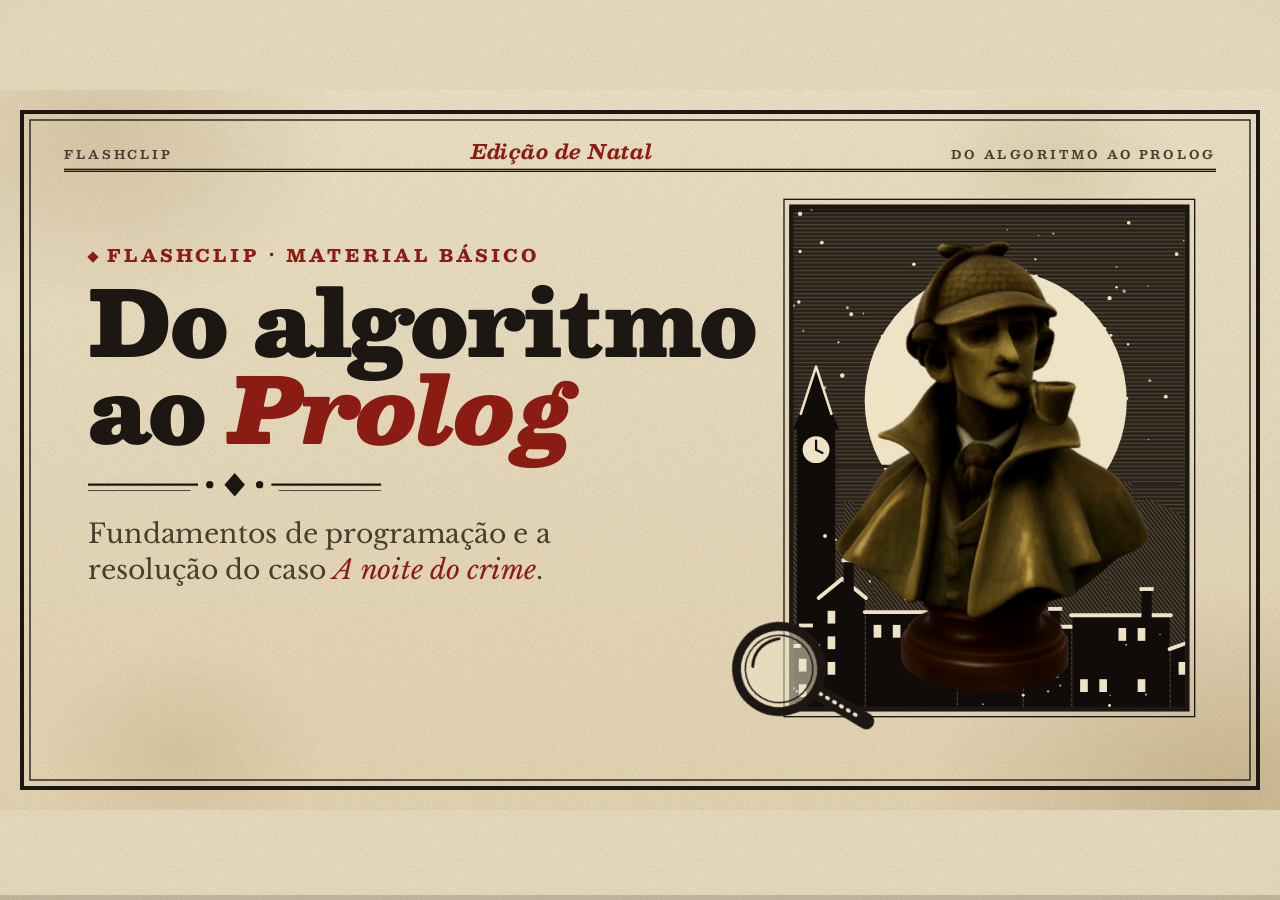
==== commit 186cd778: "Busto do detetive em 3D na capa" ====
--- a/index.html
+++ b/index.html
@@ -95,5 +95,6 @@
 <script src="js/slides-4-consultas-e-desfecho.js"></script>
 <script src="js/deck.js"></script>
 <script src="js/controle-apresentador.js"></script>
+<script src="js/tres-d.js"></script>
 </body>
 </html>
--- a/css/slides.css
+++ b/css/slides.css
@@ -286,6 +286,11 @@
 .capa .sub { max-width: 880px; }
 .capa__gravura { position: absolute; right: 100px; top: 136px; width: 600px; height: 760px; }
 .capa__gravura .gravura { width: 100%; height: 100%; }
+.tres-d { position: absolute; inset: 6px; }
+.tres-d model-viewer { width: 100%; height: 100%; background: transparent; --poster-color: transparent; filter: sepia(.45) contrast(1.08) brightness(1.08); opacity: 0; transition: opacity .8s var(--sai); }
+.tem-3d .tres-d model-viewer { opacity: 1; }
+.gravura__figura { transition: opacity .6s var(--sai); }
+.tem-3d .gravura__figura { opacity: 0; }
 .capa__lupa { position: absolute; left: -96px; bottom: -64px; width: 220px !important; height: 220px !important; transform: rotate(-14deg); }
 .entrando .capa__lupa { animation: lupa-chega 1s var(--mola) .8s both; }
 @keyframes lupa-chega { from { opacity: 0; transform: translate(-70px, 30px) rotate(-44deg); } to { opacity: 1; transform: rotate(-14deg); } }
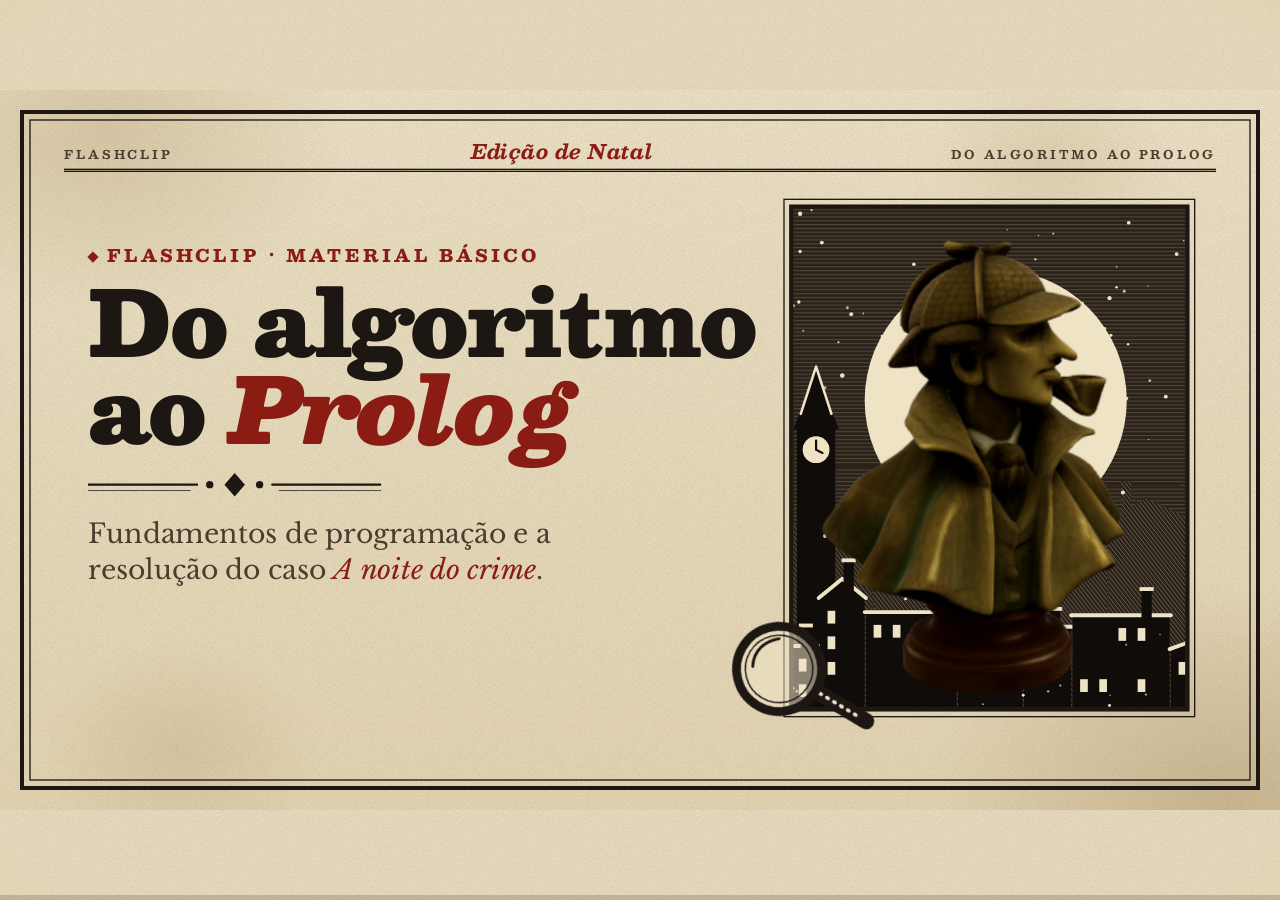
==== commit 20d370b3: "Segunda metade em layout de jornal de época, com gravuras e a pizza em 3D" ====
--- a/index.html
+++ b/index.html
@@ -8,6 +8,7 @@
 <link rel="stylesheet" href="css/fontes.css">
 <link rel="stylesheet" href="css/tema.css">
 <link rel="stylesheet" href="css/slides.css">
+<link rel="stylesheet" href="css/jornal.css">
 <link rel="stylesheet" href="css/organizar.css">
 </head>
 <body>
--- a/css/fontes.css
+++ b/css/fontes.css
@@ -79,7 +79,17 @@
   font-display: swap;
 }
 
+/* ---------- Cabeçalho de jornal: UnifrakturCook (só o nome do jornal) ---------- */
+@font-face {
+  font-family: "UnifrakturCook";
+  src: url("../fontes/unifrakturcook-700.woff2") format("woff2");
+  font-weight: 700;
+  font-style: normal;
+  font-display: swap;
+}
+
 :root {
+  --f-jornal: "UnifrakturCook", "Besley", Georgia, serif;
   --f-titulo: "Besley", "Superclarendon", "Clarendon", "Rockwell", Georgia, "Times New Roman", serif;
   --f-texto: "Libre Baskerville", "Baskerville", "Baskerville Old Face", Georgia, "Times New Roman", serif;
   --f-mono: "IBM Plex Mono", ui-monospace, "SF Mono", Menlo, Monaco, Consolas, "Courier New", monospace;
--- a/css/slides.css
+++ b/css/slides.css
@@ -314,17 +314,33 @@
 .pasta__capa h3 { display: inline-block; margin: 0 0 16px; padding: 8px 18px 6px; background: var(--papel-claro); border: 2px solid var(--tinta); font: 800 46px/1.1 var(--f-titulo); }
 .confidencial { position: absolute; right: 16px; top: 22px; z-index: 2; padding: 8px 12px 6px; border: 5px double currentColor; color: var(--lacre); font: 800 19px/1 var(--f-titulo); letter-spacing: .2em; text-transform: uppercase; transform: rotate(7deg); opacity: .88; mix-blend-mode: multiply; }
 .entrando .confidencial { animation: carimba-conf .45s var(--mola) both; animation-delay: calc(.6s + var(--i, 0) * .07s); }
-@keyframes carimba-conf { from { opacity: 0; transform: rotate(-6deg) scale(1.9); } to { opacity: .88; transform: rotate(7deg) scale(1); } }
-.pastas .pasta__capa { min-height: 360px; padding-top: 74px; }
+@keyframes carimba-conf { from { opacity: 0; transform: rotate(8deg) scale(1.9); } to { opacity: .88; transform: rotate(-6deg) scale(1); } }
+/* pasta em 3D: a capa cai para a frente, em perspectiva, e mostra o que tem dentro */
+.pasta3d { perspective: 1900px; perspective-origin: 50% 88%; }
+.pasta3d .pasta__capa { background: var(--grao), linear-gradient(170deg, #e8d2a2, #dcc08a); }
+.pasta__tampa { position: absolute; left: 0; right: 0; top: 46px; bottom: 0; z-index: 3; transform-origin: 50% 100%; transform-style: preserve-3d; transition: transform 1.1s cubic-bezier(.3, .8, .25, 1); }
+.pasta__frente, .pasta__verso { position: absolute; inset: 0; border: 3px solid var(--tinta); backface-visibility: hidden; -webkit-backface-visibility: hidden; }
+.pasta__frente { display: flex; flex-direction: column; align-items: center; justify-content: center; gap: 26px; padding: 30px; text-align: center; background: var(--grao), linear-gradient(170deg, #d6b47c, #c39f63); box-shadow: 8px 8px 0 rgba(28, 23, 18, .28); }
+.pasta__frente::before { content: ""; position: absolute; left: 14px; right: 14px; top: 12px; border-top: 2px dashed rgba(28, 23, 18, .4); }
+.pasta__frente::after { content: ""; position: absolute; left: 50%; bottom: 22px; width: 150px; height: 18px; margin-left: -75px; border: 3px solid var(--tinta); border-top: 0; border-radius: 0 0 14px 14px; opacity: .55; }
+.pasta__frente h3 { margin: 0; padding: 10px 22px 8px; background: var(--papel-claro); border: 2px solid var(--tinta); font: 800 46px/1.1 var(--f-titulo); }
+.pasta__verso { transform: rotateX(180deg); background: var(--grao), linear-gradient(#e6cf9e, #d4b57c); }
+.pasta3d .confidencial { position: static; padding: 12px 20px 9px; font-size: 30px; transform: rotate(-6deg); }
+.e1 .pasta3d[data-abre="1"] .pasta__tampa, .e2 .pasta3d[data-abre="2"] .pasta__tampa, .e3 .pasta3d[data-abre="3"] .pasta__tampa,
+.slide.ativa .pasta3d[data-abre="0"] .pasta__tampa { transform: rotateX(-98deg); }
+.slide.ativa .pasta3d[data-abre="0"] .pasta__tampa { transition-delay: .9s; }
+.corpo .suspeitos, .corpo .fichas { margin-bottom: 84px; }
+.crime__pasta .pasta__capa { min-height: 400px !important; }
+.corpo .pastas { margin-bottom: 60px; }
+.pastas .pasta__capa { min-height: 360px; padding-top: 44px; }
 .pastas .pasta { display: flex; flex-direction: column; }
 
 .pasta.suspeito { display: block; padding: 46px 0 0; text-align: left; }
 .suspeito .pasta__capa { display: flex; flex-direction: column; align-items: center; text-align: center; padding: 34px 30px 26px; }
-.suspeito .confidencial { top: auto; bottom: 30px; right: 14px; transform: rotate(-9deg); }
 .suspeito .retrato { width: 190px; height: 228px; }
 .suspeito h3 { margin: 18px 0 0; font-size: 54px; }
 .clipe { position: absolute; left: 50%; top: 14px; z-index: 1; width: 22px; height: 64px; margin-left: 62px; border: 4px solid var(--tinta); border-radius: 12px; transform: rotate(8deg); }
-.pasta__capa.ficha { padding: 70px 28px 30px; }
+.pasta__capa.ficha { padding: 38px 28px 30px; }
 .ficha h3 { font-size: 46px; padding: 6px 16px 4px; justify-self: start; margin: 0; }
 
 /* ---------- a noite do crime ---------- */
--- a/css/jornal.css
+++ b/css/jornal.css
@@ -0,0 +1,62 @@
+/* Segunda metade da apresentação: a página deixa de ser revista e vira jornal de época.
+   Cabeçalho com o nome do jornal em letra gótica, manchete em caixa alta, colunas separadas
+   por fio e gravuras como as "fotos" da edição. Vale para os slides com a classe slide--jornal. */
+
+.slide--jornal { background: var(--manchas), var(--grao), linear-gradient(180deg, #ece4d0, #e5dbc3 50%, #ddd0b3); }
+.slide--jornal .folha, .slide--jornal .cena { inset: 20px 34px; border: 0; outline: 0; }
+.slide--jornal .folha { padding: 0 44px; }
+
+/* cabeçalho do jornal */
+.jornal__topo { margin: 0; display: grid; grid-template-columns: 1fr auto 1fr; align-items: end; gap: 30px; padding: 12px 4px 6px; border-top: 4px solid var(--tinta); border-bottom: 6px double var(--tinta); font: 800 15px/1 var(--f-titulo); letter-spacing: .22em; text-transform: uppercase; color: var(--tinta-2); }
+.jornal__topo b { font: 700 68px/1 var(--f-jornal); letter-spacing: 0; text-transform: none; color: var(--tinta); white-space: nowrap; }
+.jornal__topo span { padding-bottom: 14px; }
+.jornal__topo span:last-child { text-align: right; }
+
+/* página interna */
+.slide--jornal .cab { position: relative; justify-content: center; min-height: 44px; padding: 9px 0 7px; border-bottom: 2px solid var(--tinta); }
+.slide--jornal .cab .kicker { padding: 0; color: var(--tinta); font-size: 19px; letter-spacing: .32em; }
+.slide--jornal .cab .kicker::before { display: none; }
+.slide--jornal .cab .selo { position: absolute; right: 0; top: 5px; padding: 8px 12px 6px; font-size: 14px; background: #e9e0ca; }
+.slide--jornal .desafio .cab .kicker { background: var(--tinta); color: var(--papel-claro); padding: 8px 18px 6px; border-radius: 0; }
+.slide--jornal .titulo { margin: 14px 0 0; padding: 0 0 12px; text-align: center; text-transform: uppercase; font-size: 58px; line-height: 1.05; letter-spacing: .012em; border-bottom: 2px solid var(--tinta); }
+.slide--jornal .titulo::after { display: none; }
+.slide--jornal .titulo--longo { font-size: 46px; }
+.slide--jornal .corpo { padding: 16px 0 14px; }
+.slide--jornal .pe { height: 54px; border-top: 6px double var(--tinta); }
+
+/* colunas: caixa sem moldura, com fio em cima e fio entre colunas */
+.slide--jornal .cartao { background: transparent; border: 0; border-top: 5px double var(--tinta); padding: 16px 24px 18px; }
+.slide--jornal .grade > .cartao + .cartao { border-left: 1px solid var(--tinta); }
+.slide--jornal .g1 > .cartao + .cartao { border-left: 0; }
+.slide--jornal .cartao--forte { border-top-color: var(--lacre); }
+.slide--jornal .nota { background: transparent; border: 0; border-top: 2px solid var(--tinta); border-bottom: 2px solid var(--tinta); padding: 14px 4px; }
+.slide--jornal .deduz--culpado::after { inset: -4px; border-width: 4px; border-radius: 0; }
+.slide--jornal .erros li, .slide--jornal .ff li, .slide--jornal .respostas li { background: transparent; border: 0; border-bottom: 1px solid var(--tinta); }
+
+/* primeira página (cenas) */
+.slide--jornal .cena .jornal__topo { position: absolute; left: 30px; right: 30px; top: 0; }
+.jornal__extra { position: absolute; left: 30px; right: 30px; top: 110px; margin: 0; padding: 9px 0 7px; background: var(--tinta); color: var(--papel-claro); text-align: center; font: 800 19px/1 var(--f-titulo); letter-spacing: .7em; text-transform: uppercase; }
+.slide--jornal .cena h1 { text-transform: uppercase; letter-spacing: -.005em; }
+.slide--jornal .fim h1 { text-transform: none; }
+
+.slide--jornal .crime__texto { left: 40px; top: 176px; width: 760px; }
+.slide--jornal .crime h1 { font-size: 112px; }
+.slide--jornal .crime .sub { font-size: 38px; padding-top: 22px; border-top: 5px double var(--tinta); }
+.slide--jornal .crime__texto { width: 840px; }
+.crime__faixa { position: absolute; left: 40px; right: 40px; bottom: 30px; height: 212px; }
+.crime__foto { position: absolute; right: 40px; top: 182px; width: 850px; margin: 0; }
+.crime__foto img { display: block; width: 100%; height: auto; border: 3px solid var(--tinta); }
+.crime__foto-vazia { position: absolute; left: 0; top: 0; opacity: 0; transition: opacity .01s .3s; }
+.e1 .crime__foto-vazia { opacity: 1; }
+.crime__foto figcaption { margin-top: 10px; padding-bottom: 8px; border-bottom: 1px solid var(--tinta); font: italic 400 24px/1.3 var(--f-texto); color: var(--tinta-2); text-align: center; }
+
+.slide--jornal .resolvido__texto { left: 40px; top: 176px; }
+.slide--jornal .resolvido__retrato { right: 190px; top: 214px; width: 400px; height: 480px; }
+.slide--jornal .resolvido__retrato .retrato { width: 400px; height: 480px; }
+.resolvido__prova { position: absolute; left: -210px; bottom: -70px; width: 300px; height: 300px; }
+.resolvido__prova .resolvido__pizza { position: absolute; left: 60px; bottom: 30px; transition: opacity .6s var(--sai); }
+.resolvido__prova .tres-d { inset: 0; }
+.resolvido__prova .tres-d model-viewer { filter: sepia(.25) contrast(1.05); }
+.resolvido__prova.tem-3d .resolvido__pizza { opacity: 0; }
+.slide--jornal .fim__texto { left: 40px; top: 196px; }
+.slide--jornal .capa__gravura { right: 40px; top: 180px; width: 560px; height: 710px; }
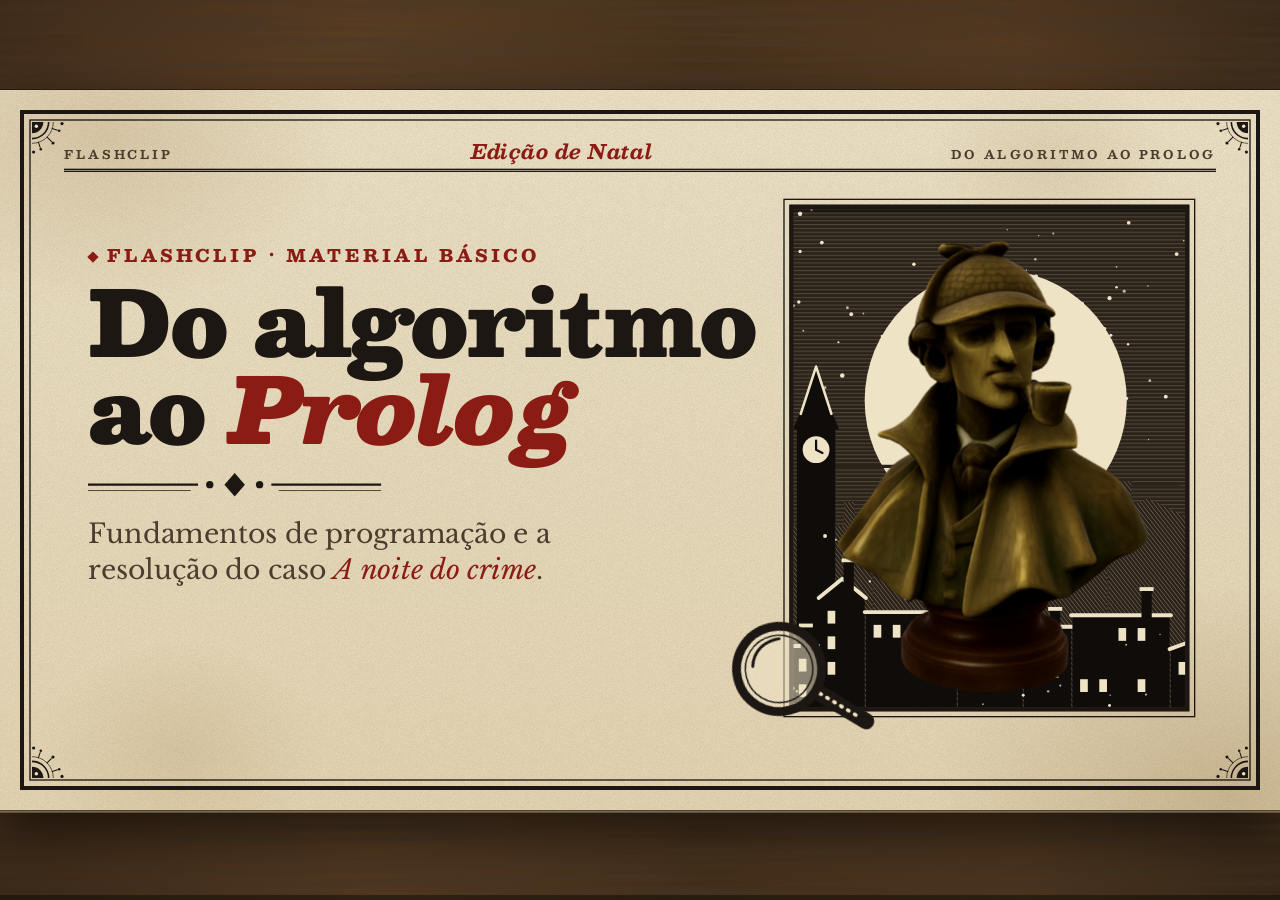
==== commit cf6c7569: "Página inteira estilizada: gravuras de época nos slides, cantoneiras e mesa de madeira Em 38 slides " ====
--- a/index.html
+++ b/index.html
@@ -9,6 +9,7 @@
 <link rel="stylesheet" href="css/tema.css">
 <link rel="stylesheet" href="css/slides.css">
 <link rel="stylesheet" href="css/jornal.css">
+<link rel="stylesheet" href="css/pagina.css">
 <link rel="stylesheet" href="css/organizar.css">
 </head>
 <body>
@@ -89,6 +90,7 @@
 
 <script src="vendor/qrcode.js"></script>
 <script src="js/arte.js"></script>
+<script src="js/estampas.js"></script>
 <script src="js/base.js"></script>
 <script src="js/slides-1-fundamentos.js"></script>
 <script src="js/slides-2-prolog.js"></script>
--- a/css/pagina.css
+++ b/css/pagina.css
@@ -0,0 +1,49 @@
+/* A página inteira estilizada: a mesa de madeira em volta da folha, as cantoneiras da moldura
+   e as estampas (gravuras de época que ocupam o espaço livre de cada página, como as vinhetas
+   que os tipógrafos punham no fim do texto). */
+
+/* ---------- a mesa: aparece em volta da folha quando a janela não é 16:9 ---------- */
+html, body { background: #1b120b; }
+.mundo {
+  background:
+    radial-gradient(130% 120% at 50% 46%, rgba(0, 0, 0, 0) 38%, rgba(0, 0, 0, .62) 100%),
+    url("data:image/svg+xml,%3Csvg xmlns='http://www.w3.org/2000/svg' width='900' height='600'%3E%3Cfilter id='v' x='0' y='0' width='100%25' height='100%25'%3E%3CfeTurbulence type='fractalNoise' baseFrequency='.0035 .16' numOctaves='4' seed='7' stitchTiles='stitch'/%3E%3CfeColorMatrix values='0 0 0 0 .07 0 0 0 0 .04 0 0 0 0 .02 0 0 0 1.5 -.42'/%3E%3C/filter%3E%3Crect width='900' height='600' filter='url(%23v)'/%3E%3C/svg%3E"),
+    linear-gradient(90deg, #4b321c, #5a3d22 28%, #46301a 55%, #573a20 80%, #44301b);
+}
+.palco { background: var(--papel); box-shadow: 0 0 0 1px rgba(0, 0, 0, .55), 0 3px 0 1px rgba(205, 185, 140, .5), 0 34px 80px rgba(0, 0, 0, .62); }
+.progresso { background: rgba(0, 0, 0, .4); }
+
+/* ---------- cantoneiras: leque de gravador nos quatro cantos da moldura ---------- */
+.cantos i { position: absolute; width: 50px; height: 50px; background: url("data:image/svg+xml,%3Csvg xmlns='http://www.w3.org/2000/svg' viewBox='0 0 50 50'%3E%3Cg fill='none' stroke='%231c1712'%3E%3Cpath d='M0 17A17 17 0 0 0 17 0H0z' fill='%231c1712' stroke='none'/%3E%3Ccircle cx='6.5' cy='6.5' r='2.6' fill='%23efe3c6' stroke='none'/%3E%3Cpath d='M0 25A25 25 0 0 0 25 0' stroke-width='2.4'/%3E%3Cpath d='M0 32A32 32 0 0 0 32 0' stroke-width='1'/%3E%3Cpath d='M22.6 22.6l6.4 6.4M9.6 30.5l2.6 7.6M30.5 9.6l7.6 2.6' stroke-width='1.6' stroke-linecap='round'/%3E%3C/g%3E%3Cg fill='%231c1712'%3E%3Ccircle cx='31.5' cy='31.5' r='2.4'/%3E%3Ccircle cx='13.2' cy='40.8' r='1.9'/%3E%3Ccircle cx='40.8' cy='13.2' r='1.9'/%3E%3Ccircle cx='45' cy='2.4' r='2.4'/%3E%3Ccircle cx='2.4' cy='45' r='2.4'/%3E%3C/g%3E%3C/svg%3E") no-repeat 0 0 / contain; }
+.cantos i:nth-child(1) { left: 12px; top: 12px; }
+.cantos i:nth-child(2) { right: 12px; top: 12px; transform: scaleX(-1); }
+.cantos i:nth-child(3) { left: 12px; bottom: 12px; transform: scaleY(-1); }
+.cantos i:nth-child(4) { right: 12px; bottom: 12px; transform: scale(-1); }
+.slide--jornal .cantos { display: none; }
+
+/* ---------- estampas ---------- */
+.estampa { margin: 0; }
+.entrando .estampa { animation: imprime .7s var(--sai) .4s both; }
+
+/* vinheta embaixo do texto: ocupa a altura que sobrar, entre dois fios */
+.corpo--vinheta { gap: 22px; }
+.estampa--pe { flex: 1 1 0; min-height: 0; max-height: 430px; display: flex; align-items: center; justify-content: center; gap: 40px; }
+.estampa--pe img { flex: none; height: 100%; width: auto; max-width: 64%; object-fit: contain; }
+.estampa__fio { position: relative; flex: 1 1 0; height: 10px; border-top: 4px solid var(--tinta); border-bottom: 1px solid var(--tinta); }
+.estampa__fio::after { content: ""; position: absolute; top: -7px; width: 14px; height: 14px; background: var(--tinta); transform: rotate(45deg); }
+.estampa__fio:first-child::after { right: -8px; }
+.estampa__fio:last-child::after { left: -8px; }
+
+/* gravura numa coluna à direita do texto */
+.com-estampa { flex: 1 1 0; min-height: 0; display: grid; grid-template-columns: minmax(0, 1fr) 520px; gap: 64px; align-items: center; }
+.com-estampa > .pilha { gap: 26px; }
+.estampa--lado { position: relative; align-self: stretch; }
+.estampa--lado img { position: absolute; inset: 0; width: 100%; height: 100%; object-fit: contain; }
+
+/* no jornal: fio de coluna entre o texto e a gravura, e fios simples na vinheta */
+.slide--jornal .com-estampa { gap: 0; grid-template-columns: minmax(0, 1fr) 560px; }
+.slide--jornal .com-estampa > .pilha { padding-right: 44px; }
+.slide--jornal .estampa--lado { border-left: 1px solid var(--tinta); }
+.slide--jornal .estampa--lado img { inset: 0 0 0 44px; width: calc(100% - 44px); }
+.slide--jornal .estampa__fio { height: 7px; border-top-width: 2px; }
+.slide--jornal .estampa__fio::after { top: -5px; width: 10px; height: 10px; }
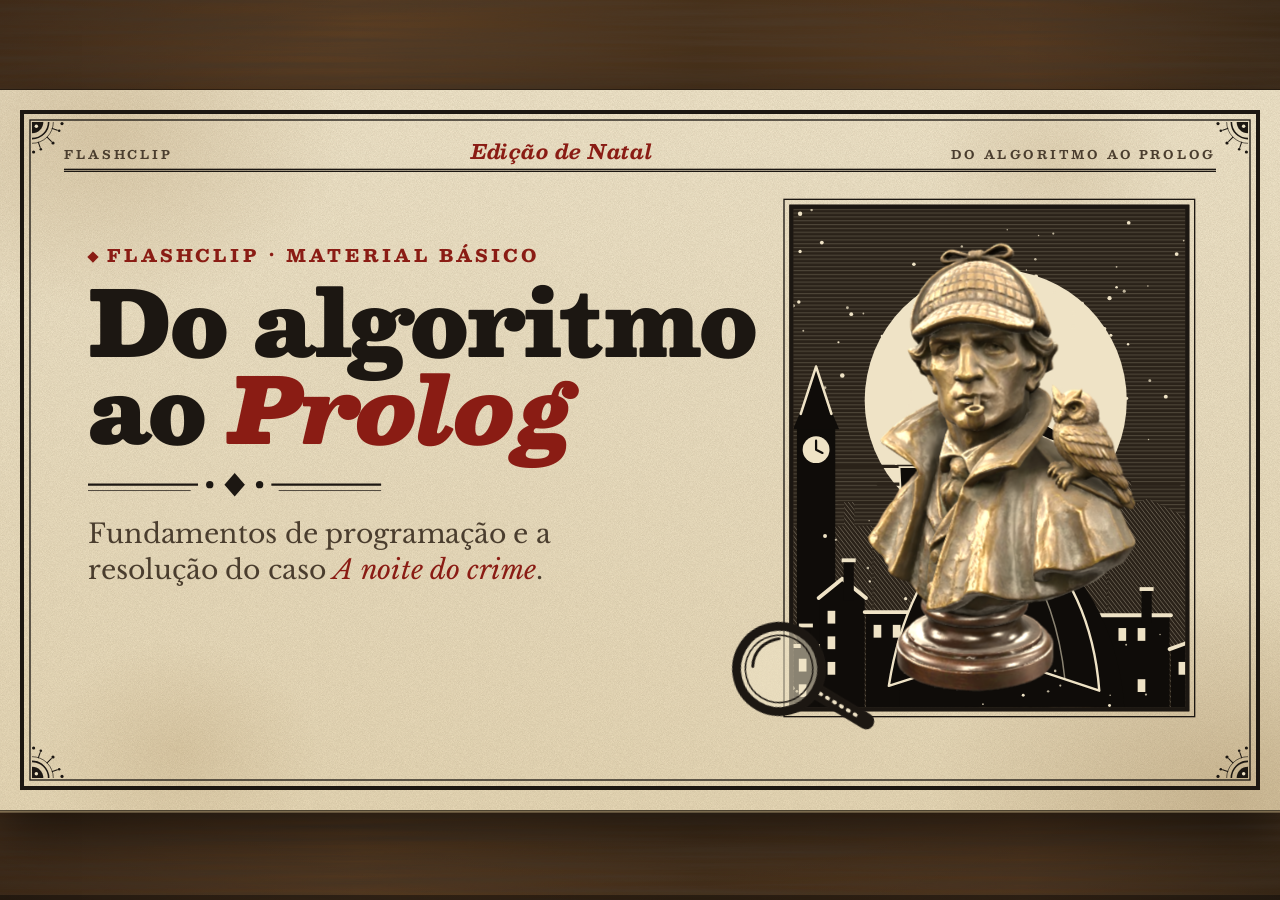
==== commit 282079e4: "Coruja no ombro do detetive no busto 3D e modo foto na capa O busto da capa foi refeito com a coruja" ====
--- a/index.html
+++ b/index.html
@@ -23,6 +23,7 @@
     <button type="button" id="b-organizar" title="Organizar a ordem dos slides (O)">Organizar</button>
     <button type="button" id="b-controle" title="Passar os slides pelo celular (C)">Celular</button>
     <a id="b-quiz" href="quiz.html" title="Abrir o quiz (opcional)">Quiz</a>
+    <button type="button" id="b-foto" title="Modo foto: troca o busto em 3D da capa pelo retrato (M)" aria-pressed="false">Foto</button>
     <button type="button" id="b-cheia" title="Tela cheia (F)">Tela cheia</button>
     <button type="button" id="b-ajuda" title="Atalhos (?)">Atalhos</button>
   </div>
@@ -62,6 +63,7 @@
       <dt><kbd>Home</kbd> <kbd>End</kbd></dt><dd>Primeiro e último slide</dd>
       <dt><kbd>O</kbd></dt><dd>Organizar a ordem dos slides</dd>
       <dt><kbd>C</kbd></dt><dd>Passar os slides pelo celular (mostra um QR code)</dd>
+      <dt><kbd>M</kbd></dt><dd>Modo foto: na capa, troca o busto em 3D pelo retrato do detetive com a coruja</dd>
       <dt><kbd>F</kbd></dt><dd>Tela cheia</dd>
       <dt><kbd>?</kbd></dt><dd>Abrir e fechar esta ajuda</dd>
     </dl>
--- a/css/slides.css
+++ b/css/slides.css
@@ -291,6 +291,11 @@
 .tem-3d .tres-d model-viewer { opacity: 1; }
 .gravura__figura { transition: opacity .6s var(--sai); }
 .tem-3d .gravura__figura { opacity: 0; }
+/* Modo foto (tecla M): no lugar do busto em 3D entra o retrato de estúdio do detetive com a coruja.
+   O retrato também aparece se o 3D não carregar. */
+.capa__foto { position: absolute; inset: 6px; width: calc(100% - 12px); height: calc(100% - 12px); object-fit: cover; object-position: 50% 30%; opacity: 0; transition: opacity .6s var(--sai); }
+.modo-foto .capa__foto, .sem-3d .capa__foto { opacity: 1; }
+.modo-foto .tres-d model-viewer { opacity: 0; pointer-events: none; }
 .capa__lupa { position: absolute; left: -96px; bottom: -64px; width: 220px !important; height: 220px !important; transform: rotate(-14deg); }
 .entrando .capa__lupa { animation: lupa-chega 1s var(--mola) .8s both; }
 @keyframes lupa-chega { from { opacity: 0; transform: translate(-70px, 30px) rotate(-44deg); } to { opacity: 1; transform: rotate(-14deg); } }
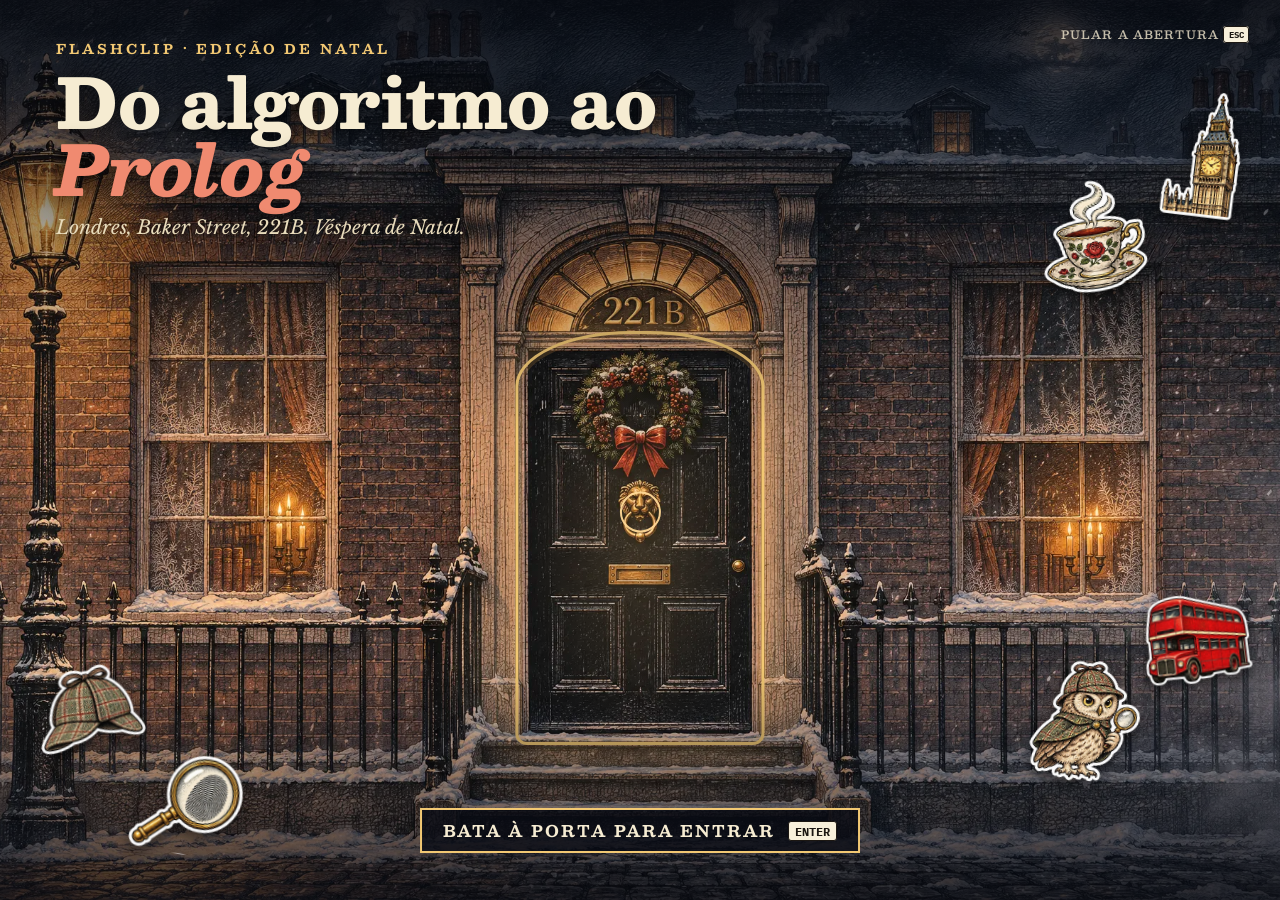
==== commit a6502473: "A página inteira como a Londres do Sherlock: abertura na porta da 221B, cenário e figurinhas Abertur" ====
--- a/index.html
+++ b/index.html
@@ -10,13 +10,30 @@
 <link rel="stylesheet" href="css/slides.css">
 <link rel="stylesheet" href="css/jornal.css">
 <link rel="stylesheet" href="css/pagina.css">
+<link rel="stylesheet" href="css/londres.css">
 <link rel="stylesheet" href="css/organizar.css">
+<script>
+/* A abertura (a porta da 221B) só aparece quando a apresentação abre no começo. Se o roteiro dela
+   não carregar, a página segue sem abertura. */
+(function () {
+  var h = location.hash, r = document.documentElement;
+  if ((h === '' || h === '#' || h === '#/capa') && !/[?&]entrada=0(?:&|$)/.test(location.search)) {
+    r.classList.add('com-entrada');
+    setTimeout(function () { if (!window.LONDRES) r.classList.remove('com-entrada'); }, 4000);
+  }
+})();
+</script>
 </head>
 <body>
 
-<div id="mundo" class="mundo" data-lugar="rua" aria-hidden="true"></div>
+<div id="mundo" class="mundo" data-lugar="rua" aria-hidden="true">
+  <div class="mundo__viagem"><div class="mundo__londres"></div></div>
+  <div class="mundo__nevoa"></div>
+  <canvas id="neve" class="mundo__neve"></canvas>
+</div>
 
 <main id="palco" class="palco" aria-label="Apresentação"></main>
+<div id="figurinhas" class="figurinhas" aria-hidden="true"></div>
 
 <nav id="barra" class="barra" aria-label="Controles da apresentação">
   <div class="barra__grupo">
@@ -33,7 +50,7 @@
     <button type="button" id="b-avancar" aria-label="Avançar">&#9654;</button>
   </div>
 </nav>
-<div id="progresso" class="progresso" aria-hidden="true"><i></i></div>
+<div id="progresso" class="progresso" aria-hidden="true"><i></i><img class="progresso__carruagem" src="img/fig-carruagem.webp" width="440" height="287" alt=""></div>
 
 <section id="organizar" class="org" hidden aria-label="Organizar a ordem dos slides">
   <header class="org__topo">
@@ -66,6 +83,7 @@
       <dt><kbd>M</kbd></dt><dd>Modo foto: na capa, troca o busto em 3D pelo retrato do detetive com a coruja</dd>
       <dt><kbd>F</kbd></dt><dd>Tela cheia</dd>
       <dt><kbd>?</kbd></dt><dd>Abrir e fechar esta ajuda</dd>
+      <dt>Figurinhas</dt><dd>Clique para balançar, arraste para colar em outro lugar</dd>
     </dl>
     <p>A ordem que você escolher fica guardada neste navegador. O quiz é opcional: só abre pelo botão Quiz.</p>
     <button type="button" id="ajuda-fechar">Fechar</button>
@@ -90,6 +108,30 @@
   </div>
 </div>
 
+<section id="entrada" class="entrada" aria-label="Abertura: Baker Street, 221B">
+  <div class="entrada__cena">
+    <img class="entrada__rua" src="img/londres-porta.webp" width="2240" height="1267" alt="Rua de Londres à noite, com neve e um lampião aceso. Ao centro, a porta preta da casa 221B, com uma guirlanda de Natal.">
+    <button type="button" id="entrada-porta" class="entrada__porta" aria-label="Bater à porta e começar a apresentação"><span class="entrada__anel" aria-hidden="true"></span></button>
+  </div>
+  <div class="entrada__sombra" aria-hidden="true"></div>
+  <div class="entrada__texto">
+    <p class="entrada__kicker">FlashClip · Edição de Natal</p>
+    <h1>Do algoritmo ao <em>Prolog</em></h1>
+    <p class="entrada__onde">Londres, Baker Street, 221B. Véspera de Natal.</p>
+  </div>
+  <div class="entrada__figs" aria-hidden="true">
+    <img src="img/fig-chapeu.webp" alt="" style="left:2.6vw;bottom:17vh;--r:-12deg;--i:0">
+    <img src="img/fig-lupa.webp" alt="" style="left:10.5vw;bottom:5vh;--r:10deg;--i:1">
+    <img src="img/fig-big-ben.webp" alt="" style="right:3vw;top:10vh;--r:7deg;--i:2;width:clamp(48px,6vw,120px)">
+    <img src="img/fig-cha.webp" alt="" style="right:10.5vw;top:20vh;--r:-9deg;--i:3">
+    <img src="img/fig-coruja.webp" alt="" style="right:11vw;bottom:13vh;--r:8deg;--i:4">
+    <img src="img/fig-onibus.webp" alt="" style="right:2.4vw;bottom:24vh;--r:-7deg;--i:5">
+  </div>
+  <button type="button" id="entrada-dica" class="entrada__dica">Bata à porta para entrar <kbd>Enter</kbd></button>
+  <button type="button" id="entrada-pular" class="entrada__pular">Pular a abertura <kbd>Esc</kbd></button>
+  <div class="entrada__luz" aria-hidden="true"></div>
+</section>
+
 <script src="vendor/qrcode.js"></script>
 <script src="js/arte.js"></script>
 <script src="js/estampas.js"></script>
@@ -98,7 +140,9 @@
 <script src="js/slides-2-prolog.js"></script>
 <script src="js/slides-3-caso-e-regras.js"></script>
 <script src="js/slides-4-consultas-e-desfecho.js"></script>
+<script src="js/figurinhas.js"></script>
 <script src="js/deck.js"></script>
+<script src="js/londres.js"></script>
 <script src="js/controle-apresentador.js"></script>
 <script src="js/tres-d.js"></script>
 </body>
--- a/css/pagina.css
+++ b/css/pagina.css
@@ -2,7 +2,7 @@
    e as estampas (gravuras de época que ocupam o espaço livre de cada página, como as vinhetas
    que os tipógrafos punham no fim do texto). */
 
-/* ---------- a mesa: aparece em volta da folha quando a janela não é 16:9 ---------- */
+/* ---------- a mesa de madeira (substituída por Londres: css/londres.css vem depois e cobre isto) ---------- */
 html, body { background: #1b120b; }
 .mundo {
   background:
--- a/css/londres.css
+++ b/css/londres.css
@@ -0,0 +1,87 @@
+/* A página inteira como um lugar: a Londres do Sherlock. Três peças:
+   1. o mundo: panorama de Londres à noite atrás da folha, que anda conforme os slides avançam;
+   2. as figurinhas: adesivos recortados colados nas bordas da folha (dá para arrastar);
+   3. a abertura: a porta da casa 221B, em Baker Street; bater à porta começa a apresentação.
+   As imagens são img/londres-*.webp e img/fig-*.webp (geradas no Higgsfield para este projeto). */
+
+/* ---------- 1. o mundo ---------- */
+html, body { background: #070b14; }
+.mundo { overflow: hidden; background: #0a0f1c; }
+.mundo__viagem { position: absolute; left: 0; top: 50%; --w: max(128vw, 250vh); width: var(--w); height: calc(var(--w) * 1152 / 2688);
+  transform: translate3d(calc((100vw - var(--w) + 44px) * var(--viagem, 0) - 22px), -50%, 0); transition: transform 1.6s cubic-bezier(.22, .8, .2, 1); will-change: transform; }
+.mundo__londres { position: absolute; inset: 0; background: url("../img/londres-panorama.webp") center / cover no-repeat; filter: brightness(1.22) saturate(1.12); transform: translate3d(var(--olhar-x, 0px), var(--olhar-y, 0px), 0); }
+.mundo__nevoa { position: absolute; inset: 0; pointer-events: none; }
+.mundo__nevoa::before, .mundo__nevoa::after { content: ""; position: absolute; left: -30%; width: 160%; height: 46%; border-radius: 50%; filter: blur(46px); opacity: .34;
+  background: radial-gradient(closest-side, rgba(188, 200, 222, .55), rgba(188, 200, 222, 0)); animation: nevoa 80s ease-in-out infinite alternate; }
+.mundo__nevoa::before { bottom: -18%; }
+.mundo__nevoa::after { top: -22%; opacity: .2; animation-duration: 110s; animation-direction: alternate-reverse; }
+@keyframes nevoa { from { transform: translateX(-9%); } to { transform: translateX(9%); } }
+.mundo__neve { position: absolute; inset: 0; width: 100%; height: 100%; pointer-events: none; }
+.mundo::after { content: ""; position: absolute; inset: 0; pointer-events: none; background: radial-gradient(120% 115% at 50% 50%, rgba(5, 8, 16, .06) 48%, rgba(5, 8, 16, .5) 100%); }
+/* a folha: pousada sobre a noite, com a luz quente de um lampião por trás */
+.palco { box-shadow: 0 0 0 1px rgba(0, 0, 0, .7), 0 3px 0 1px rgba(205, 185, 140, .45), 0 30px 90px rgba(0, 0, 0, .78), 0 0 140px rgba(255, 176, 84, .12); }
+
+/* a carruagem anda pela linha do progresso */
+.progresso { background: rgba(6, 9, 18, .55); }
+.progresso__carruagem { position: absolute; bottom: 4px; left: calc(var(--p, 0) * (100% - 78px)); width: 78px; height: auto; filter: drop-shadow(0 2px 3px rgba(0, 0, 0, .6)); transition: left .9s cubic-bezier(.22, .8, .2, 1); pointer-events: none; }
+body.ocioso .progresso__carruagem { opacity: .85; }
+
+/* ---------- 2. figurinhas ---------- */
+.figurinhas { position: fixed; left: 50%; top: 50%; width: 1920px; height: 1080px; margin: -540px 0 0 -960px; transform: scale(var(--escala, 1)); transform-origin: 50% 50%; z-index: 3; pointer-events: none; }
+body.organizando .figurinhas { display: none; }
+.fig { position: absolute; height: auto; transform: translate(-50%, -50%) rotate(var(--r, 0deg)); filter: drop-shadow(0 4px 5px rgba(0, 0, 0, .5)); pointer-events: auto; cursor: grab; touch-action: none; user-select: none; -webkit-user-select: none; -webkit-user-drag: none; }
+.fig--entrando { animation: fig-cola .52s var(--mola) both; animation-delay: calc(.42s + var(--i, 0) * .15s); }
+.fig--saindo { animation: fig-descola .2s ease-in both; pointer-events: none; }
+.fig--toque { animation: fig-balanca .6s var(--sai); }
+.fig--pega { cursor: grabbing; transform: translate(-50%, -50%) rotate(var(--r, 0deg)) scale(1.12); filter: drop-shadow(0 18px 14px rgba(0, 0, 0, .5)); transition: transform .12s, filter .12s; }
+.fig--solta { animation: fig-solta .34s var(--mola); }
+@keyframes fig-cola { from { opacity: 0; transform: translate(-50%, -50%) rotate(calc(var(--r, 0deg) + 18deg)) scale(1.75); } 55% { opacity: 1; } to { opacity: 1; transform: translate(-50%, -50%) rotate(var(--r, 0deg)) scale(1); } }
+@keyframes fig-descola { to { opacity: 0; transform: translate(-50%, -50%) rotate(calc(var(--r, 0deg) - 12deg)) scale(.82); } }
+@keyframes fig-balanca { 25% { transform: translate(-50%, -50%) rotate(calc(var(--r, 0deg) + 9deg)) scale(1.07); } 55% { transform: translate(-50%, -50%) rotate(calc(var(--r, 0deg) - 6deg)) scale(1.03); } 80% { transform: translate(-50%, -50%) rotate(calc(var(--r, 0deg) + 2deg)); } }
+@keyframes fig-solta { from { transform: translate(-50%, -50%) rotate(var(--r, 0deg)) scale(1.12); } to { transform: translate(-50%, -50%) rotate(var(--r, 0deg)) scale(1); } }
+
+/* ---------- 3. abertura: Baker Street, 221B ---------- */
+.entrada { position: fixed; inset: 0; z-index: 28; display: none; overflow: hidden; background: #060912; color: #f6ecd2; }
+html.com-entrada .entrada { display: block; }
+.entrada__cena { position: absolute; left: 50%; top: 50%; width: max(100vw, 176.8vh); aspect-ratio: 2240 / 1267; transform: translate(-50%, -50%); transform-origin: 50% 60%; }
+.entrada__rua { display: block; width: 100%; height: 100%; object-fit: cover; }
+.entrada__porta { position: absolute; left: 42.6%; top: 37.5%; width: 14.8%; height: 44.5%; padding: 0; border: 0; border-radius: 46% 46% 2% 2% / 12% 12% 1% 1%; background: transparent; cursor: pointer; transition: box-shadow .35s, background .35s; }
+.entrada__porta:hover, .entrada__porta:focus-visible { background: radial-gradient(closest-side, rgba(255, 196, 110, .16), rgba(255, 196, 110, 0)); box-shadow: 0 0 70px 14px rgba(255, 184, 92, .34); outline: none; }
+.entrada__porta:focus-visible { outline: 3px solid #f2c873; outline-offset: 4px; }
+.entrada__anel { position: absolute; left: 50%; top: 43.5%; width: 3.2vw; min-width: 34px; aspect-ratio: 1; margin: 0; transform: translate(-50%, -50%); border: 2px solid rgba(255, 216, 150, .95); border-radius: 50%; animation: bate 1.9s ease-out infinite; }
+@keyframes bate { 0% { transform: translate(-50%, -50%) scale(.55); opacity: 0; } 25% { opacity: 1; } 100% { transform: translate(-50%, -50%) scale(2.3); opacity: 0; } }
+.entrada__sombra { position: absolute; inset: 0; pointer-events: none; background: linear-gradient(180deg, rgba(4, 6, 12, .82) 0, rgba(4, 6, 12, .28) 30%, rgba(4, 6, 12, 0) 48%, rgba(4, 6, 12, 0) 74%, rgba(4, 6, 12, .78) 100%); }
+.entrada__texto { position: absolute; left: 4.4vw; top: 4.6vh; max-width: 60vw; }
+.entrada__kicker { margin: 0 0 1vh; font: 700 clamp(12px, 1.05vw, 20px)/1.2 var(--f-titulo); letter-spacing: .22em; text-transform: uppercase; color: #f2c873; }
+.entrada h1 { margin: 0; font: 800 clamp(34px, 5.4vw, 104px)/.98 var(--f-titulo); letter-spacing: -.01em; text-shadow: 0 3px 22px rgba(0, 0, 0, .75); }
+.entrada h1 em { color: #f08a70; font-style: italic; }
+.entrada__onde { margin: 1.4vh 0 0; font: 400 clamp(14px, 1.5vw, 28px)/1.3 var(--f-texto); font-style: italic; color: #e9dcbc; text-shadow: 0 2px 12px rgba(0, 0, 0, .8); }
+.entrada__dica { position: absolute; left: 50%; bottom: 5.2vh; transform: translateX(-50%); display: flex; align-items: center; gap: .8em; padding: .7em 1.3em .65em; border: 2px solid #f2c873; background: rgba(8, 11, 20, .78); color: #f6ecd2; font: 700 clamp(13px, 1.25vw, 22px)/1 var(--f-titulo); letter-spacing: .12em; text-transform: uppercase; cursor: pointer; }
+.entrada__dica:hover, .entrada__dica:focus-visible { background: #f2c873; color: #14100a; outline: none; }
+.entrada kbd { padding: .25em .5em .2em; border: 1px solid currentColor; border-radius: 3px; font: 600 .78em/1 var(--f-mono); letter-spacing: 0; }
+.entrada__pular { position: absolute; right: 1.6vw; top: 2.4vh; padding: .6em .9em; border: 0; background: transparent; color: rgba(246, 236, 210, .78); font: 600 clamp(11px, .9vw, 15px)/1 var(--f-titulo); letter-spacing: .1em; text-transform: uppercase; cursor: pointer; }
+.entrada__pular:hover, .entrada__pular:focus-visible { color: #fff; text-decoration: underline; outline: none; }
+.entrada__figs { position: absolute; inset: 0; pointer-events: none; }
+.entrada__figs img { position: absolute; width: clamp(64px, 8.4vw, 168px); height: auto; transform: rotate(var(--r, 0deg)); filter: drop-shadow(0 5px 7px rgba(0, 0, 0, .6)); animation: efig-cola .55s var(--mola) both; animation-delay: calc(.5s + var(--i, 0) * .13s); }
+@keyframes efig-cola { from { opacity: 0; transform: rotate(calc(var(--r, 0deg) + 18deg)) scale(1.8); } to { opacity: 1; transform: rotate(var(--r, 0deg)) scale(1); } }
+.entrada__luz { position: absolute; inset: 0; pointer-events: none; opacity: 0; background: radial-gradient(60% 70% at 50% 60%, #fff3d2 0, #f3e2b4 45%, var(--papel) 100%); }
+
+/* bater: a aldrava bate duas vezes; depois a câmera entra pela porta */
+.entrada--batendo .entrada__porta { animation: batida .34s ease-in-out; }
+.entrada--batendo .entrada__anel { animation: none; opacity: 0; }
+@keyframes batida { 20% { transform: translateY(3px); } 40% { transform: none; } 60% { transform: translateY(3px); } 100% { transform: none; } }
+.entrada--abrindo .entrada__cena { animation: entra-pela-porta 1.25s cubic-bezier(.62, .02, .9, .5) both; }
+.entrada--abrindo .entrada__luz { animation: luz-da-casa 1.25s ease-in both; }
+.entrada--abrindo .entrada__texto, .entrada--abrindo .entrada__dica, .entrada--abrindo .entrada__pular, .entrada--abrindo .entrada__figs, .entrada--abrindo .entrada__sombra, .entrada--abrindo .entrada__anel { opacity: 0; transition: opacity .3s; animation: none; }
+.entrada--abrindo { animation: some-entrada .45s ease-out 1.2s both; }
+@keyframes entra-pela-porta { to { transform: translate(-50%, -50%) scale(5.2); } }
+@keyframes luz-da-casa { 0%, 35% { opacity: 0; } 100% { opacity: 1; } }
+.entrada--some { animation: some-entrada .22s ease-out both; }
+@keyframes some-entrada { to { opacity: 0; visibility: hidden; } }
+
+@media (prefers-reduced-motion: reduce) {
+  .mundo__viagem { transition: none; }
+  .mundo__nevoa::before, .mundo__nevoa::after, .entrada__anel, .entrada__figs img { animation: none; }
+  .fig, .fig--entrando, .fig--saindo, .fig--toque, .fig--solta { animation: none; }
+  .progresso__carruagem { transition: none; }
+}
